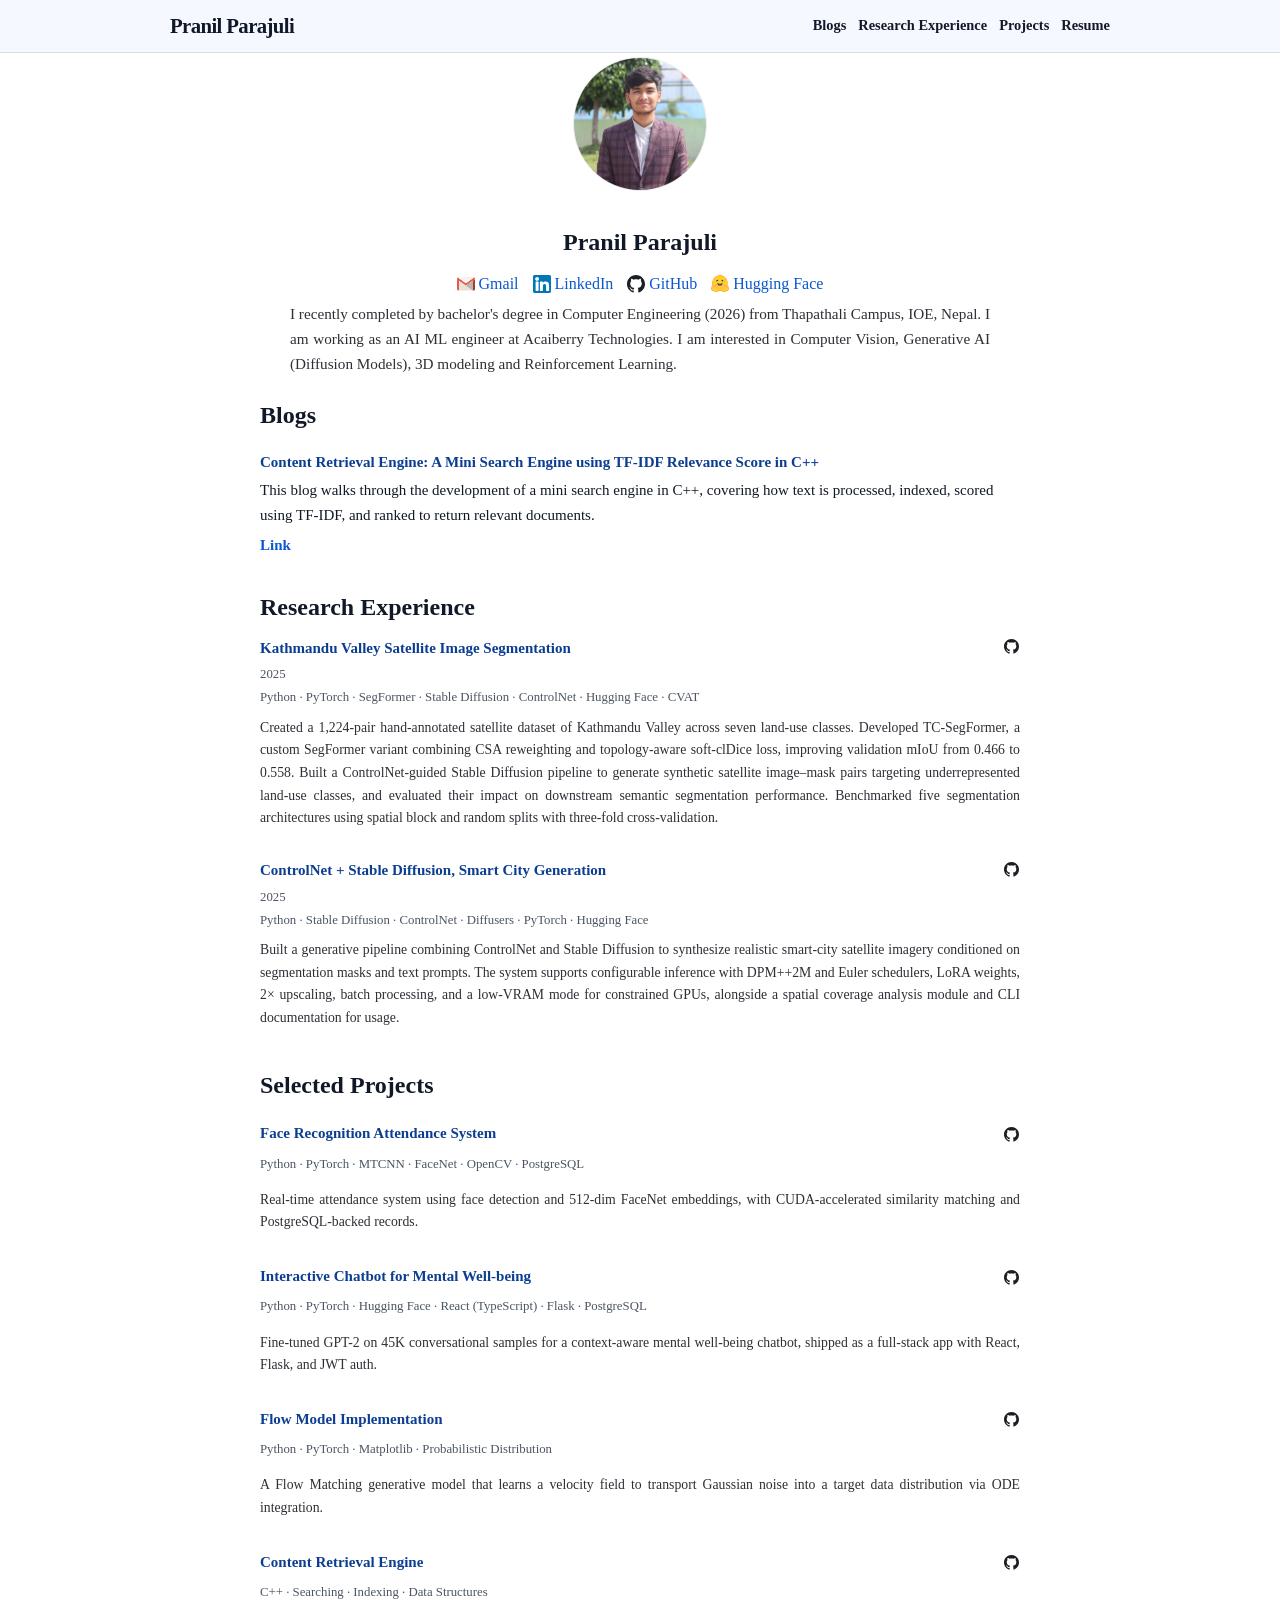
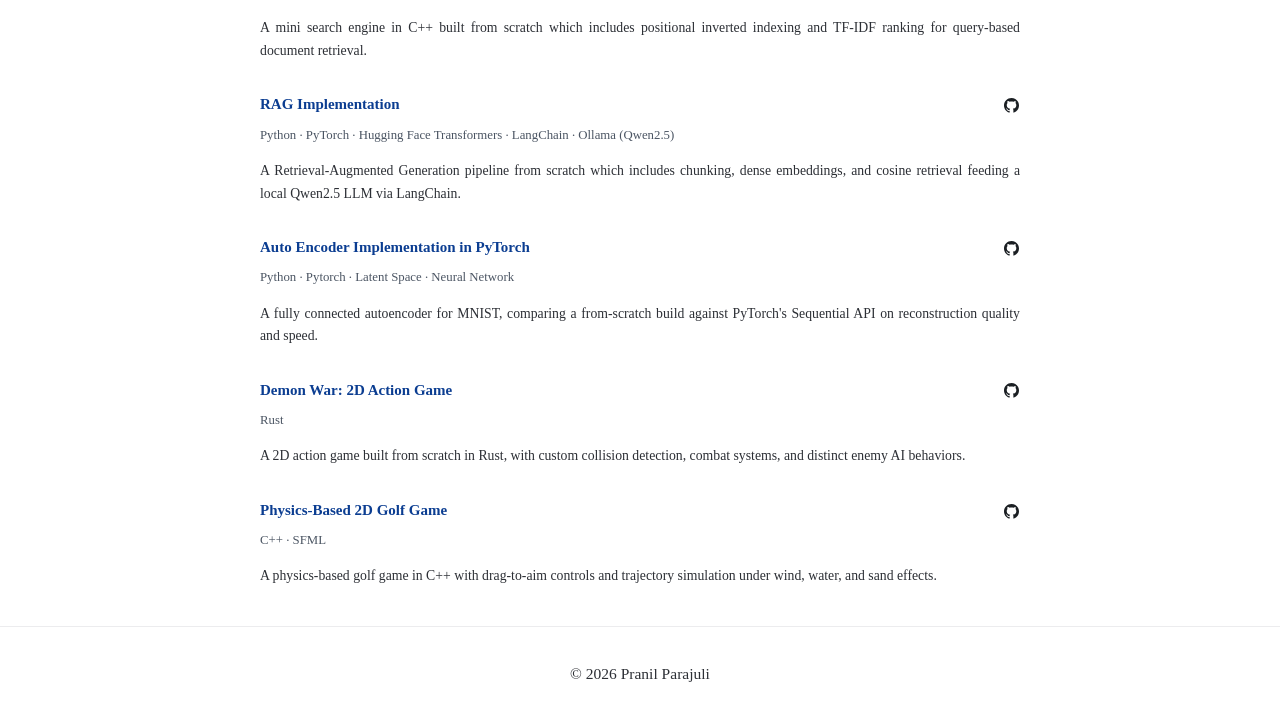
==== index.html @ 874fc26d "feat: uniform css accross the website" ====
<!DOCTYPE html>
<html lang="en">
  <head>
    <meta charset="UTF-8" />
    <meta name="viewport" content="width=device-width, initial-scale=1.0" />
    <meta
      name="description"
      content="Pranil Parajuli is an AI/ML engineer and computer engineering student building applied machine learning systems and software products."
    />
    <title>Pranil Parajuli | AI/ML Engineer</title>
    <link rel="stylesheet" href="style.css" />
  </head>
  <body id="top">
    <header>
      <nav aria-label="Primary navigation">
        <a href="#top" class="brand">Pranil Parajuli</a>
        <div class="nav-right">
            <a href="#blogs" class="nav-button">Blogs</a>
          <a href="#research" class="nav-button">Research Experience</a>
          <a href="#projects" class="nav-button">Projects</a>
          <a href="CV%20FALL%202027.pdf" target="_blank" rel="noopener" class="nav-button resume-button">Resume</a>
        </div>
      </nav>
    </header>

    <main>
      <section id="about" class="profile-section">
        <div class="intro-row">
          <img src="photos/pranil-website.jpeg" alt="Pranil Parajuli" class="profile-photo" />
          <h2>Pranil Parajuli</h2>
          <div class="social-links">
            <a href="mailto:pparajuli15@gmail.com" target="_blank" rel="noopener" aria-label="Email" class="icon-link">
              <img src="photos/gmail-icon-logo.svg" alt="Email" class="icon" />&nbsp;Gmail
            </a>
            <a href="https://www.linkedin.com/in/pranil-parajuli-163662236/" target="_blank" rel="noopener" aria-label="LinkedIn" class="icon-link">
              <img src="photos/linkedin.svg" alt="LinkedIn" class="icon" />&nbsp;LinkedIn
            </a>
            <a href="https://github.com/praniil" target="_blank" rel="noopener" aria-label="GitHub" class="icon-link">
              <img src="photos/github.svg" alt="GitHub" class="icon" />&nbsp;GitHub
            </a>
            <a href="https://huggingface.co/Pranilllllll" target="_blank" rel="noopener" aria-label="Hugging Face" class="icon-link">
              <img src="photos/hugging face.svg" alt="Hugging Face" class="icon" />&nbsp;Hugging Face
            </a>
          </div>
        </div>

        <p>
            I recently completed by bachelor's degree in Computer Engineering (2026) from Thapathali Campus, IOE, Nepal. I am working as an AI ML engineer at Acaiberry Technologies. I am interested in Computer Vision, Generative AI (Diffusion Models), 3D modeling and Reinforcement Learning.
        </p>
      </section>

       <section id="blogs">
        <h2>Blogs</h2>
        <div class="project-list">
          <div class="project-item">
            <span>Content Retrieval Engine: A Mini Search Engine using TF-IDF Relevance Score in C++</span>
            <div>
                This blog walks through the development of a mini search engine in C++, covering how text is processed, indexed, scored using TF-IDF, and ranked to return relevant documents.
            </div>
            <a href="https://medium.com/@praniil/content-retrieval-engine-a-mini-search-engine-created-using-tf-idf-relevance-score-in-c-d8dc07ecd5d5" target="_blank" rel="noopener" aria-label="Medium article">Link</a>
          </div>
        </div>
      </section>

      <section id="research">
        <h2>Research Experience</h2>
        <div class="research-list">
          <div class="research-entry">
            <div class="research-header">
              <span class="research-title">Kathmandu Valley Satellite Image Segmentation</span>
              <a href="https://github.com/praniil/satellite-image-segmentation" target="_blank" rel="noopener" aria-label="GitHub" class="github-link">
                <img src="photos/github.svg" alt="GitHub" class="icon small-icon" />
              </a>
            </div>
            <div class="research-meta">2025</div>
            <div class="research-meta">Python · PyTorch · SegFormer · Stable Diffusion · ControlNet · Hugging Face · CVAT</div>
            <p>
              Created a 1,224-pair hand-annotated satellite dataset of Kathmandu Valley across seven land-use classes. Developed TC-SegFormer, a custom SegFormer variant combining CSA reweighting and topology-aware soft-clDice loss, improving validation mIoU from 0.466 to 0.558. Built a ControlNet-guided Stable Diffusion pipeline to generate synthetic satellite image–mask pairs targeting underrepresented land-use classes, and evaluated their impact on downstream semantic segmentation performance. Benchmarked five segmentation architectures using spatial block and random splits with three-fold cross-validation.
            </p>
          </div>

          <div class="research-entry">
            <div class="research-header">
              <span class="research-title">ControlNet + Stable Diffusion, Smart City Generation</span>
              <a href="https://github.com/praniil/Stable-diffusion-with-control-net" target="_blank" rel="noopener" aria-label="GitHub" class="github-link">
                <img src="photos/github.svg" alt="GitHub" class="icon small-icon" />
              </a>
            </div>
            <div class="research-meta">2025</div>
            <div class="research-meta">Python · Stable Diffusion · ControlNet · Diffusers · PyTorch · Hugging Face</div>
            <p>
              Built a generative pipeline combining ControlNet and Stable Diffusion to synthesize realistic smart-city satellite imagery conditioned on segmentation masks and text prompts. The system supports configurable inference with DPM++2M and Euler schedulers, LoRA weights, 2× upscaling, batch processing, and a low-VRAM mode for constrained GPUs, alongside a spatial coverage analysis module and CLI documentation for usage.
            </p>
          </div>
        </div>
      </section>

      <section id="projects" class="projects-section">
        <h2>Selected Projects</h2>
        <div class="project-list">
          <div class="project-item">
            <div class="project-item-header">
              <span class="project-title">Face Recognition Attendance System</span>
              <a href="https://github.com/praniil/face-recognition-system" target="_blank" rel="noopener" aria-label="GitHub" class="github-link">
                <img src="photos/github.svg" alt="GitHub" class="icon small-icon" />
              </a>
            </div>
            <div class="project-meta">Python · PyTorch · MTCNN · FaceNet · OpenCV · PostgreSQL</div>
            <p>Real-time attendance system using face detection and 512-dim FaceNet embeddings, with CUDA-accelerated similarity matching and PostgreSQL-backed records.</p>
          </div>
          <div class="project-item">
            <div class="project-item-header">
              <span class="project-title">Interactive Chatbot for Mental Well-being</span>
              <a href="https://github.com/praniil/THA-minor-project" target="_blank" rel="noopener" aria-label="GitHub" class="github-link">
                <img src="photos/github.svg" alt="GitHub" class="icon small-icon" />
              </a>
            </div>
            <div class="project-meta">Python · PyTorch · Hugging Face · React (TypeScript) · Flask · PostgreSQL</div>
            <p>Fine-tuned GPT-2 on 45K conversational samples for a context-aware mental well-being chatbot, shipped as a full-stack app with React, Flask, and JWT auth.</p>
          </div>
          <div class="project-item">
            <div class="project-item-header">
              <span class="project-title">Flow Model Implementation</span>
              <a href="https://github.com/praniil/flow-model" target="_blank" rel="noopener" aria-label="GitHub" class="github-link">
                <img src="photos/github.svg" alt="GitHub" class="icon small-icon" />
              </a>
            </div>
            <div class="project-meta">Python · PyTorch · Matplotlib · Probabilistic Distribution</div>
            <p>A Flow Matching generative model that learns a velocity field to transport Gaussian noise into a target data distribution via ODE integration.</p>
          </div>
          <div class="project-item">
            <div class="project-item-header">
              <span class="project-title">Content Retrieval Engine</span>
              <a href="https://github.com/praniil/content-retrieval-engine-cpp" target="_blank" rel="noopener" aria-label="GitHub" class="github-link">
                <img src="photos/github.svg" alt="GitHub" class="icon small-icon" />
              </a>
            </div>
            <div class="project-meta">C++ · Searching · Indexing · Data Structures</div>
            <p>A mini search engine in C++ built from scratch which includes positional inverted indexing and TF-IDF ranking for query-based document retrieval.</p>
          </div>
          <div class="project-item">
            <div class="project-item-header">
              <span class="project-title">RAG Implementation</span>
              <a href="https://github.com/praniil/rag-implementation" target="_blank" rel="noopener" aria-label="GitHub" class="github-link">
                <img src="photos/github.svg" alt="GitHub" class="icon small-icon" />
              </a>
            </div>
            <div class="project-meta">Python · PyTorch · Hugging Face Transformers · LangChain · Ollama (Qwen2.5)</div>
            <p>A Retrieval-Augmented Generation pipeline from scratch which includes chunking, dense embeddings, and cosine retrieval feeding a local Qwen2.5 LLM via LangChain.</p>
          </div>
          <div class="project-item">
            <div class="project-item-header">
              <span class="project-title">Auto Encoder Implementation in PyTorch</span>
              <a href="https://github.com/praniil/autoencoder-pytorch" target="_blank" rel="noopener" aria-label="GitHub" class="github-link">
                <img src="photos/github.svg" alt="GitHub" class="icon small-icon" />
              </a>
            </div>
            <div class="project-meta">Python · Pytorch · Latent Space · Neural Network</div>
            <p>A fully connected autoencoder for MNIST, comparing a from-scratch build against PyTorch's Sequential API on reconstruction quality and speed.</p>
          </div>
          <div class="project-item">
            <div class="project-item-header">
              <span class="project-title">Demon War: 2D Action Game</span>
              <a href="https://github.com/praniil/demon-war" target="_blank" rel="noopener" aria-label="GitHub" class="github-link">
                <img src="photos/github.svg" alt="GitHub" class="icon small-icon" />
              </a>
            </div>
            <div class="project-meta">Rust</div>
            <p>A 2D action game built from scratch in Rust, with custom collision detection, combat systems, and distinct enemy AI behaviors.</p>
          </div>
          <div class="project-item">
            <div class="project-item-header">
              <span class="project-title">Physics-Based 2D Golf Game</span>
              <a href="https://github.com/praniil/golf_game" target="_blank" rel="noopener" aria-label="GitHub" class="github-link">
                <img src="photos/github.svg" alt="GitHub" class="icon small-icon" />
              </a>
            </div>
            <div class="project-meta">C++ · SFML</div>
            <p>A physics-based golf game in C++ with drag-to-aim controls and trajectory simulation under wind, water, and sand effects.</p>
          </div>
        </div>
      </section>

     

    </main>

    <footer>
      <p>© <span id="year"></span> Pranil Parajuli</p>
    </footer>

    <script>
      document.getElementById('year').textContent = new Date().getFullYear();
    </script>
  </body>
</html>
---- style.css ----
html {
  scroll-behavior: smooth;
  scroll-padding-top: 70px;
}

html, body {
  margin: 0;
  padding: 0;
}

body {
  max-width: none;
  font-family: "Times New Roman", Times, serif;
  line-height: 1.65;
  color: #111827;
  background: #ffffff;
  font-size: 15px;
}

header {
  position: sticky;
  top: 0;
  z-index: 1000;
  width: 100vw;
  margin: 0;
  padding: 0;
  background: #f5f9ff;
  border-bottom: 1px solid rgba(17, 24, 39, 0.12);
  box-sizing: border-box;
}

nav {
  max-width: 980px;
  margin: 0 auto;
  min-height: 52px;
  display: flex;
  align-items: center;
  justify-content: space-between;
  gap: 20px;
  padding: 0 20px;
  box-sizing: border-box;
}

.brand,
.lab-link,
.nav-right a,
.nav-right button,
.social-links a {
  color: #111827;
  text-decoration: none;
}

.nav-right {
  display: flex;
  align-items: center;
  justify-content: flex-end;
  flex-wrap: wrap;
  gap: 20px;
}

.nav-button {
  display: inline-flex;
  align-items: center;
  justify-content: center;
  padding: 0;
  border: none;
  border-radius: 0;
  background: transparent;
  color: #111827;
  font-size: 0.9rem;
  font-weight: 700;
  text-decoration: none;
  line-height: 1.2;
  transition: opacity 0.2s ease;
}

.nav-button:hover,
.nav-button:focus,
.brand:hover,
.brand:focus {
  background: transparent;
  border-color: transparent;
  color: #0b3d91;
  text-decoration: none;
}

.resume-button {
  background: transparent;
}

.icon {
  display: inline-block;
  width: 18px;
  height: 18px;
  vertical-align: middle;
}
.header-icon-link {
  display: inline-flex;
  align-items: center;
  justify-content: center;
}

.header-hf-icon {
  width: 22px;
  height: 22px;
  object-fit: contain;
}
.social-links .icon-link:nth-child(4) img {
  width: 18px;
  height: 18px;
  object-fit: contain;
  display: block;
}

.small-icon {
  width: 15px;
  height: 15px;
}

.icon-link,
.lab-link,
.github-link {
  display: inline-flex;
  align-items: center;
  justify-content: center;
  text-decoration: none !important;
}

.icon-link:hover,
.lab-link:hover,
.github-link:hover {
  text-decoration: none !important;
}

.brand {
  font-size: 1.3rem;
  font-weight: 700;
  letter-spacing: -0.03em;
}

.nav-right {
  display: flex;
  align-items: center;
  gap: 12px;
}

.lab-link {
  font-weight: 600;
  font-size: 0.98rem;
}

.resume-link:hover,
.lab-link:hover {
  text-decoration: none;
}

main {
  max-width: 760px;
  margin: 0 auto;
  padding-top: 4px;
}

section {
  margin-bottom: 10px;
}

.profile-section {
  text-align: center;
  margin-bottom: 8px;
}

.intro-row {
  display: flex;
  flex-direction: column;
  align-items: center;
  margin-bottom: 4px;
}

.profile-photo {
  width: 132px;
  height: 132px;
  object-fit: cover;
  border-radius: 50%;
  display: block;
  margin-bottom: 12px;
  border: 1px solid rgba(17, 24, 39, 0.08);
}

h1,
h2,
h3,
p,
li,
a,
span,
button,
nav,
footer {
  font-family: "Times New Roman", Times, serif;
}

h1 {
  margin-bottom: 10px;
  font-size: clamp(2.1rem, 3.5vw, 2.6rem);
  line-height: 1.08;
  letter-spacing: -0.06em;
  font-weight: 700;
}

h2 {
  margin-bottom: 6px;
  font-size: 1.5rem;
  color: #111827;
  font-weight: 700;
}

p,
li {
  color: #2c2f35;
  font-size: 0.97rem;
}

.social-links {
  display: flex;
  flex-wrap: wrap;
  justify-content: center;
  gap: 8px 14px;
  margin-top: 2px;
}

.social-links a {
  color: #0b57d0;
  font-size: 1rem;
  text-decoration: none;
}

.nav-right a:hover,
.nav-button:hover,
.brand:hover,
.nav-right a:focus,
.nav-button:focus,
.brand:focus,
a:hover {
  text-decoration: none;
}

main p {
  max-width: 700px;
  margin-left: auto;
  margin-right: auto;
  margin-top: 0;
  font-size: 0.95rem;
  text-align: justify;
}

.projects-section {
  margin-top: 10px;
}

.research-list,
.project-list {
  display: flex;
  flex-direction: column;
  gap: 10px;
}

.research-entry {
  margin-bottom: 16px;
}

.research-header {
  display: flex;
  justify-content: space-between;
  align-items: center;
  gap: 18px;
  padding: 2px 0;
}

.project-item {
  display: flex;
  flex-direction: column;
  align-items: flex-start;
  gap: 6px;
  padding: 10px 0;
}

.project-item-header {
  display: flex;
  justify-content: space-between;
  align-items: center;
  gap: 18px;
  width: 100%;
  padding: 2px 0;
}

.research-title,
.project-title,
.project-item span {
  color: #0b3d91;
  font-weight: 700;
}

.project-title,
.project-item span {
  display: block;
  width: 100%;
  line-height: 1.35;
}

.project-meta,
.research-meta {
  color: #4b5563;
  font-size: 0.8rem;
  margin-top: 2px;
}

.project-item p,
.research-entry p {
  margin: 8px 0 0;
  max-width: 100%;
  text-align: justify;
  font-size: 0.86rem;
}

.research-item a,
.project-item a {
  white-space: nowrap;
  color: #0b57d0;
  text-decoration: none;
  font-weight: 700;
}

.project-item a:hover {
  text-decoration: none;
}

.github-link {
  display: inline-flex;
  align-items: center;
  justify-content: center;
  width: 18px;
  height: 18px;
  margin-top: 2px;
  align-self: flex-start;
  text-decoration: none !important;
  flex-shrink: 0;
}

.github-link:hover {
  text-decoration: none !important;
}

footer {
  margin-top: 28px;
  border-top: 1px solid rgba(17, 24, 39, 0.08);
  padding-top: 18px;
  color: #4b5563;
  text-align: center;
  font-size: 0.9rem;
}
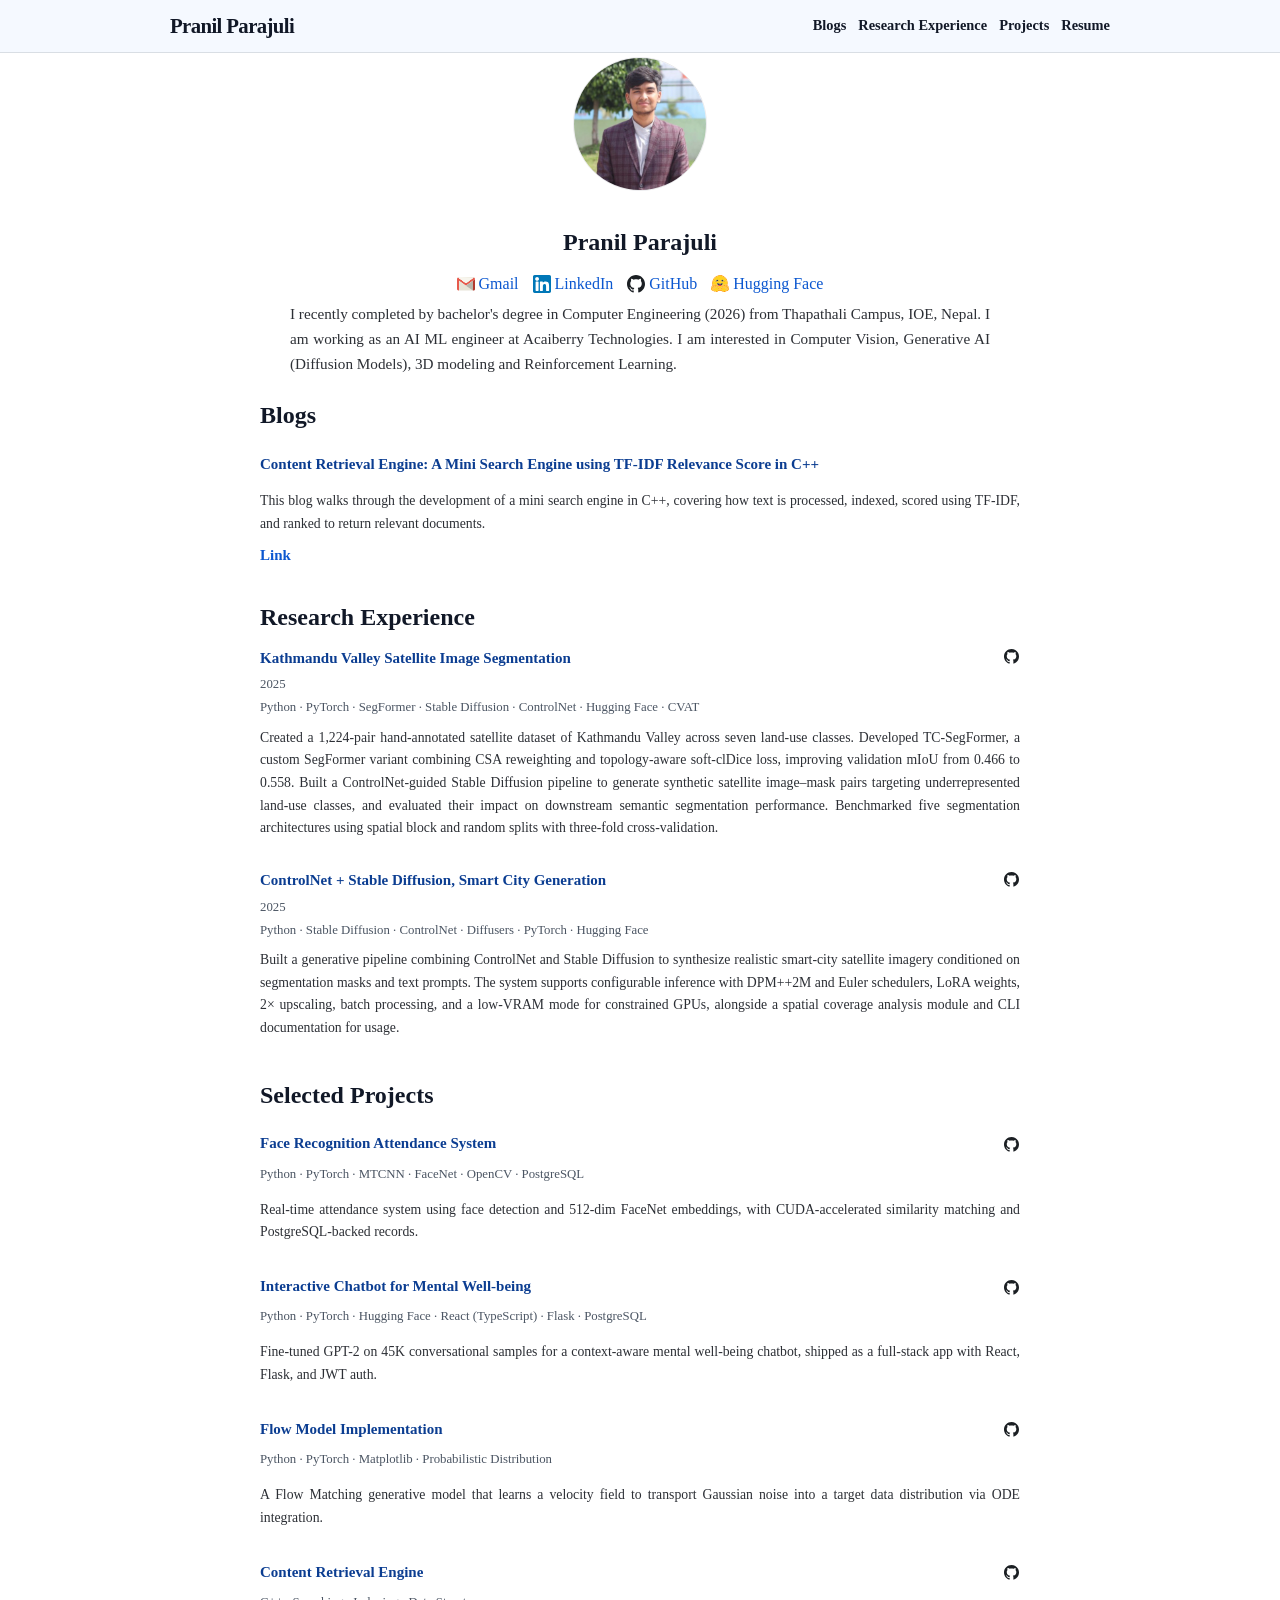
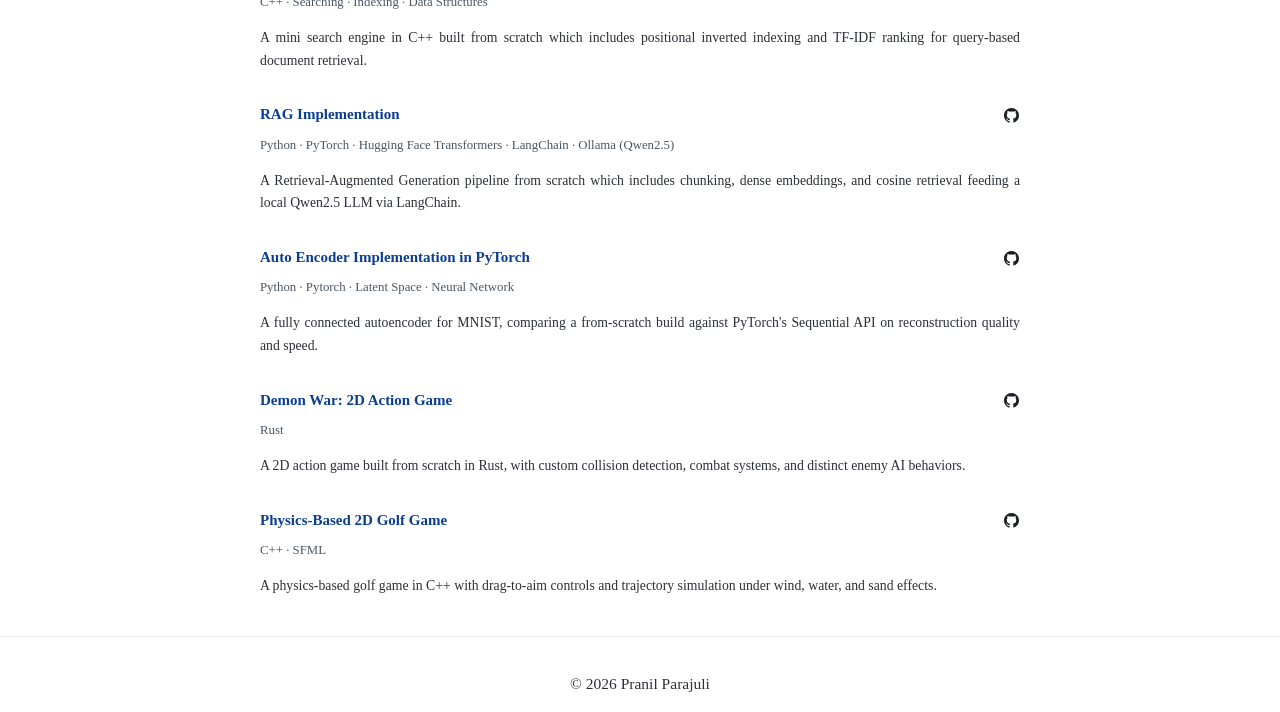
==== commit 9bc3c46d: "update for blogs section (same css style as other sections)" ====
--- a/index.html
+++ b/index.html
@@ -53,11 +53,11 @@
         <h2>Blogs</h2>
         <div class="project-list">
           <div class="project-item">
-            <span>Content Retrieval Engine: A Mini Search Engine using TF-IDF Relevance Score in C++</span>
-            <div>
-                This blog walks through the development of a mini search engine in C++, covering how text is processed, indexed, scored using TF-IDF, and ranked to return relevant documents.
+            <div class="project-item-header">
+              <span class="project-title">Content Retrieval Engine: A Mini Search Engine using TF-IDF Relevance Score in C++</span>
             </div>
-            <a href="https://medium.com/@praniil/content-retrieval-engine-a-mini-search-engine-created-using-tf-idf-relevance-score-in-c-d8dc07ecd5d5" target="_blank" rel="noopener" aria-label="Medium article">Link</a>
+            <p>This blog walks through the development of a mini search engine in C++, covering how text is processed, indexed, scored using TF-IDF, and ranked to return relevant documents.</p>
+            <a href="https://medium.com/@praniil/content-retrieval-engine-a-mini-search-engine-created-using-tf-idf-relevance-score-in-c-d8dc07ecd5d5" target="_blank" rel="noopener" aria-label="Medium article" class="blog-link">Link</a>
           </div>
         </div>
       </section>
--- a/style.css
+++ b/style.css
@@ -334,6 +334,13 @@
   text-decoration: none;
 }
 
+.blog-link {
+  color: #0b57d0;
+  text-decoration: none;
+  font-weight: 700;
+  margin-top: 2px;
+}
+
 .github-link {
   display: inline-flex;
   align-items: center;
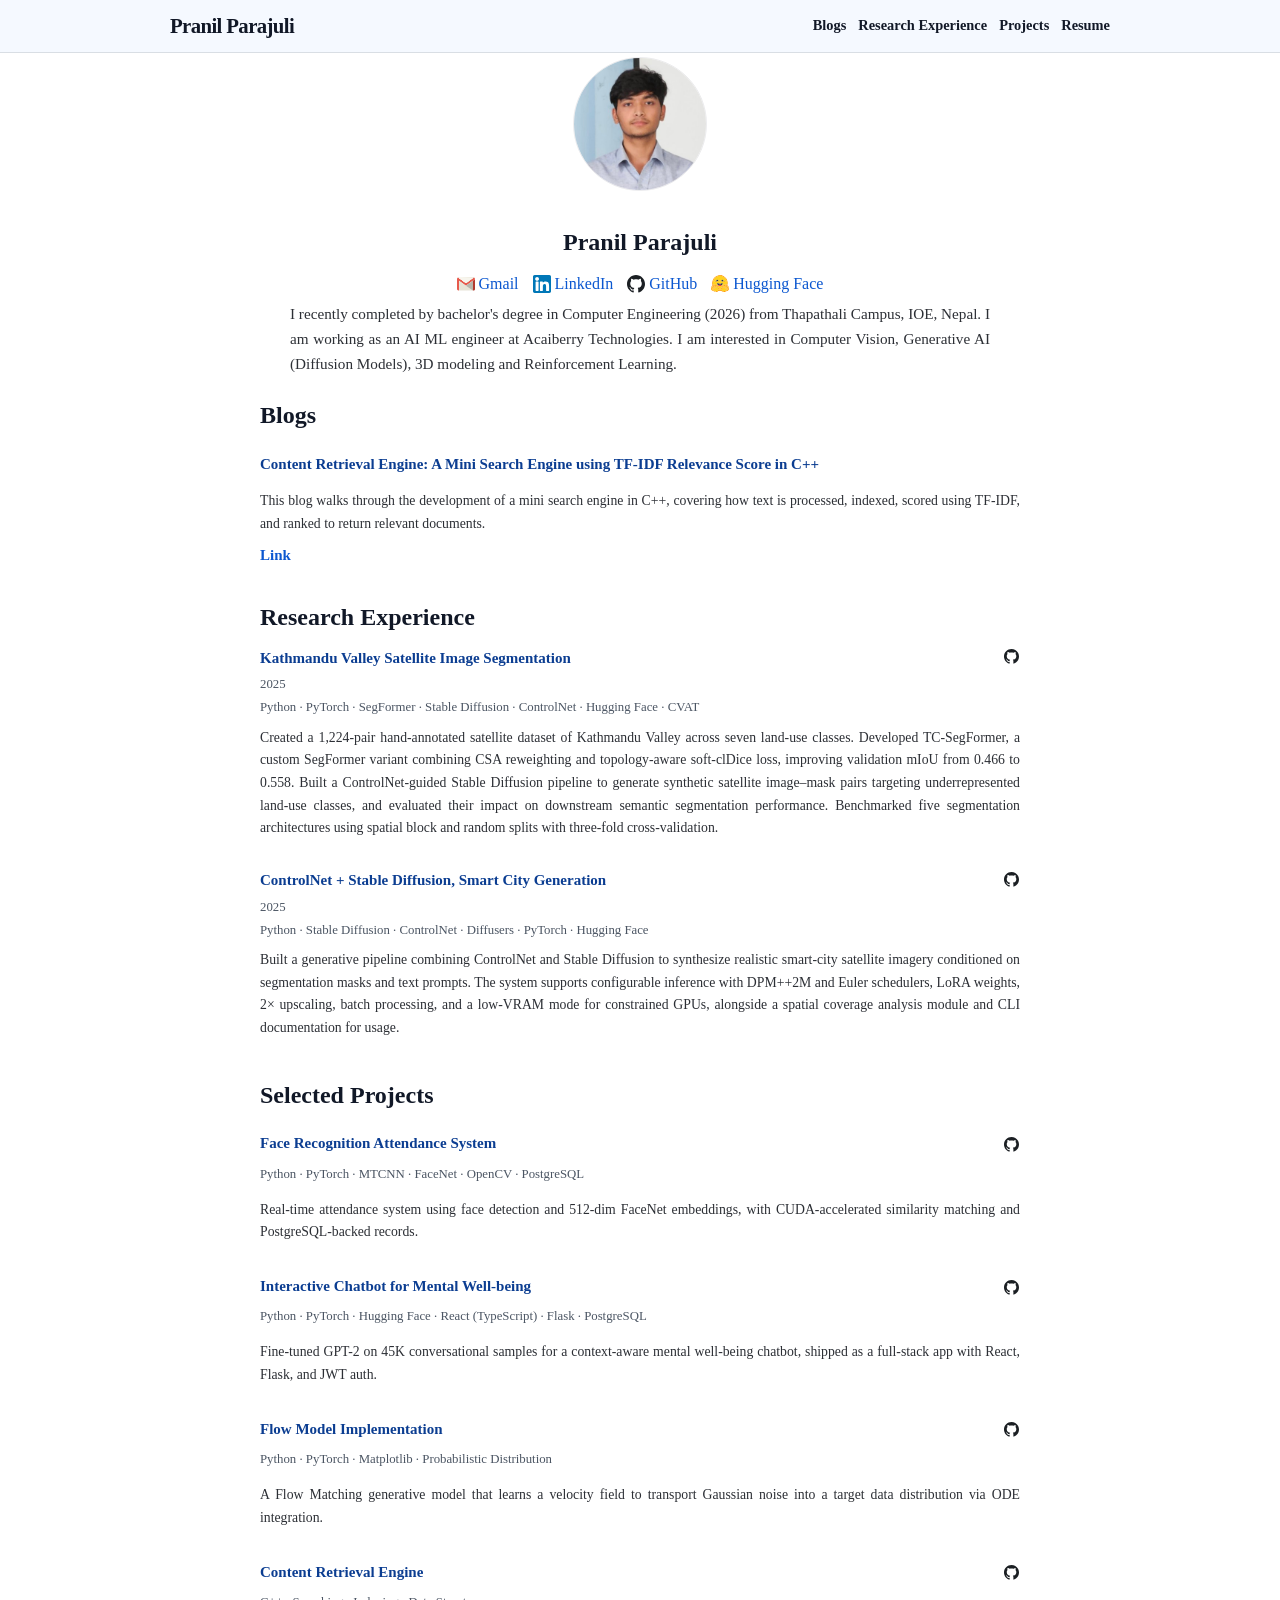
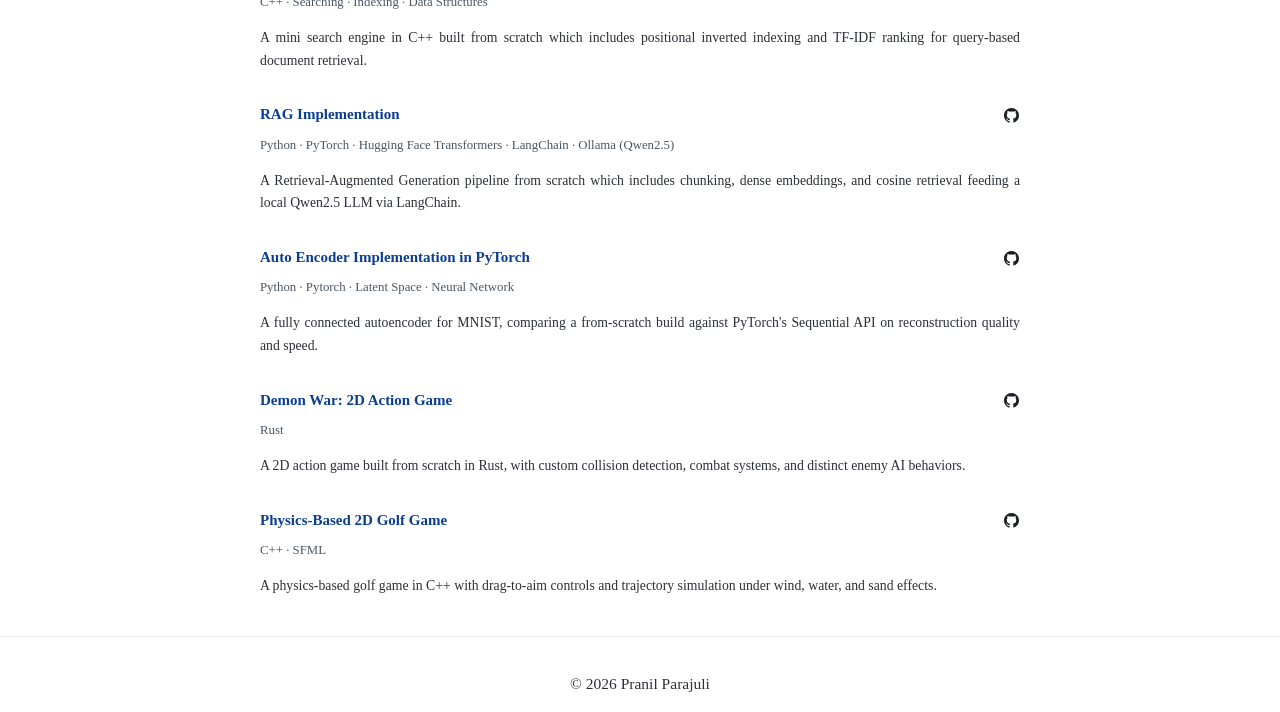
==== commit 9a1cc698: "update: profile picture update" ====
--- a/index.html
+++ b/index.html
@@ -26,7 +26,7 @@
     <main>
       <section id="about" class="profile-section">
         <div class="intro-row">
-          <img src="photos/pranil-website.jpeg" alt="Pranil Parajuli" class="profile-photo" />
+          <img src="photos/my_image.jpeg" alt="Pranil Parajuli" class="profile-photo" />
           <h2>Pranil Parajuli</h2>
           <div class="social-links">
             <a href="mailto:pparajuli15@gmail.com" target="_blank" rel="noopener" aria-label="Email" class="icon-link">
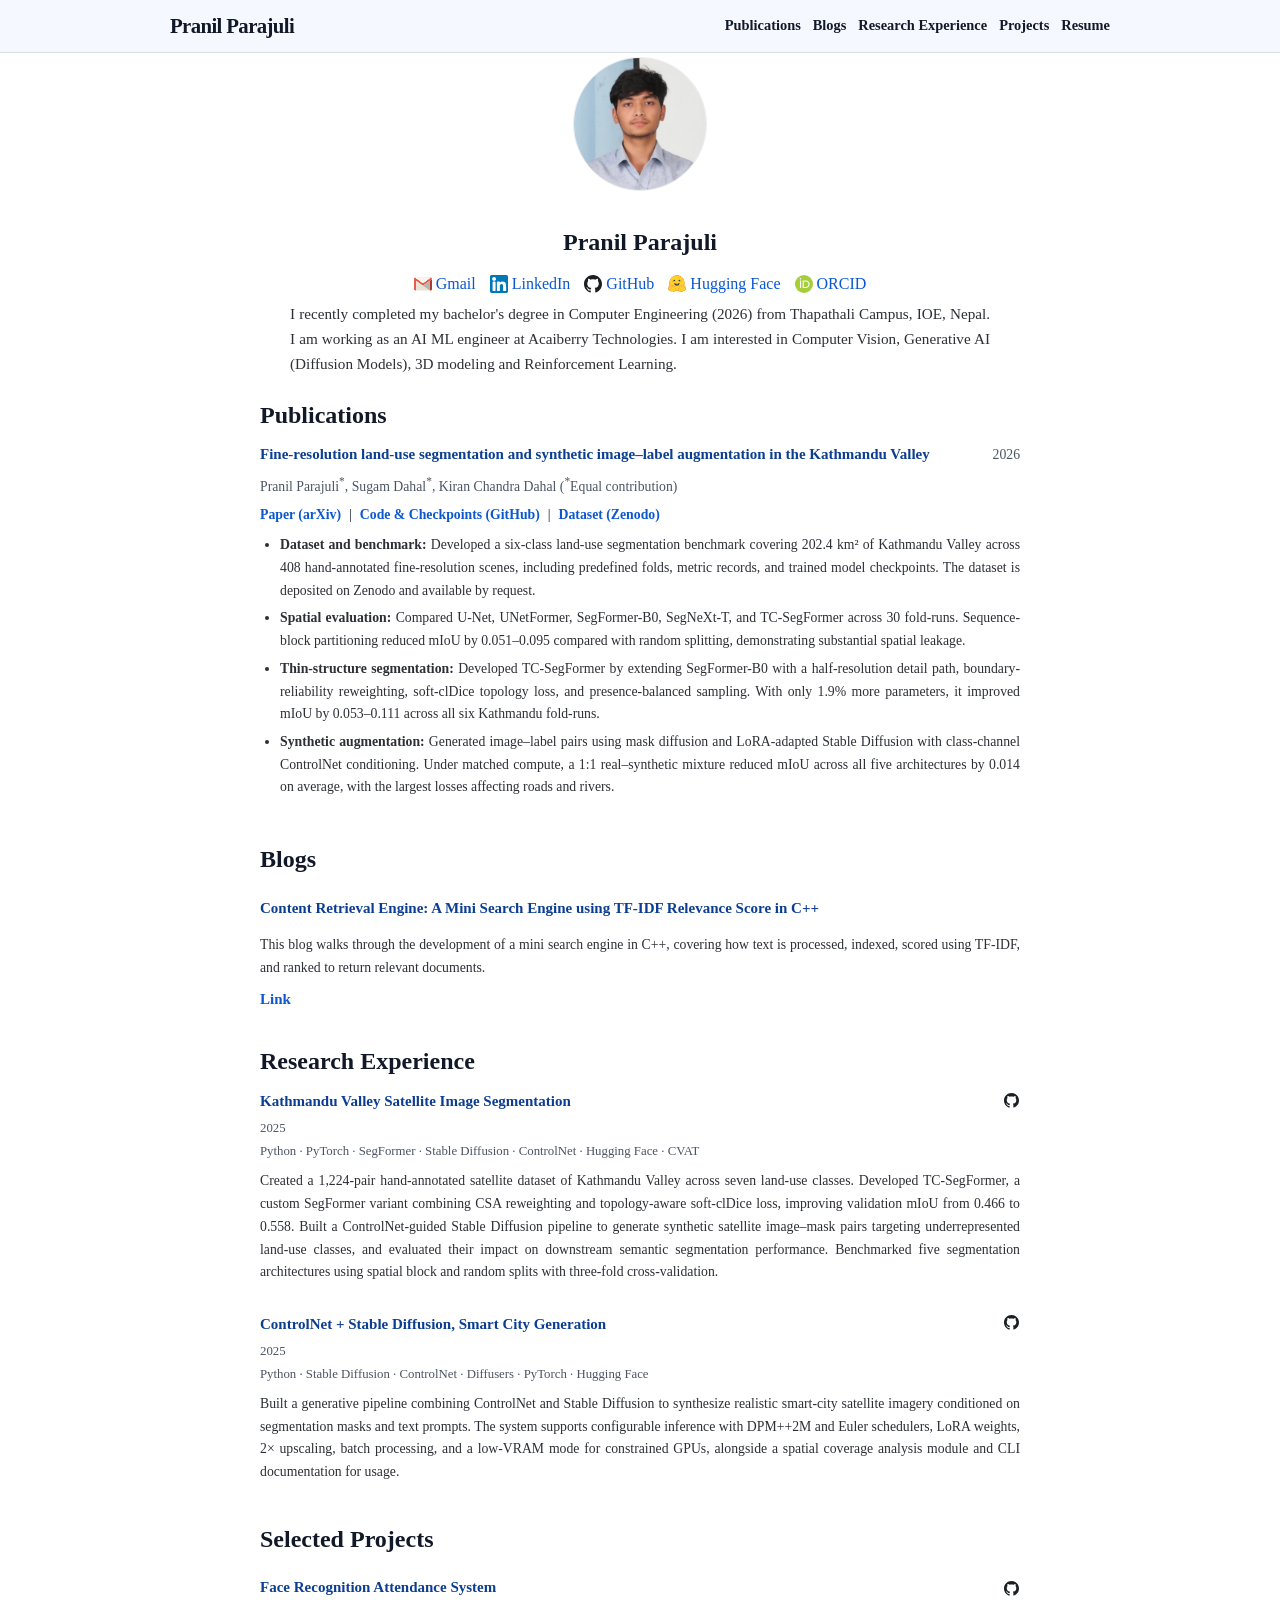
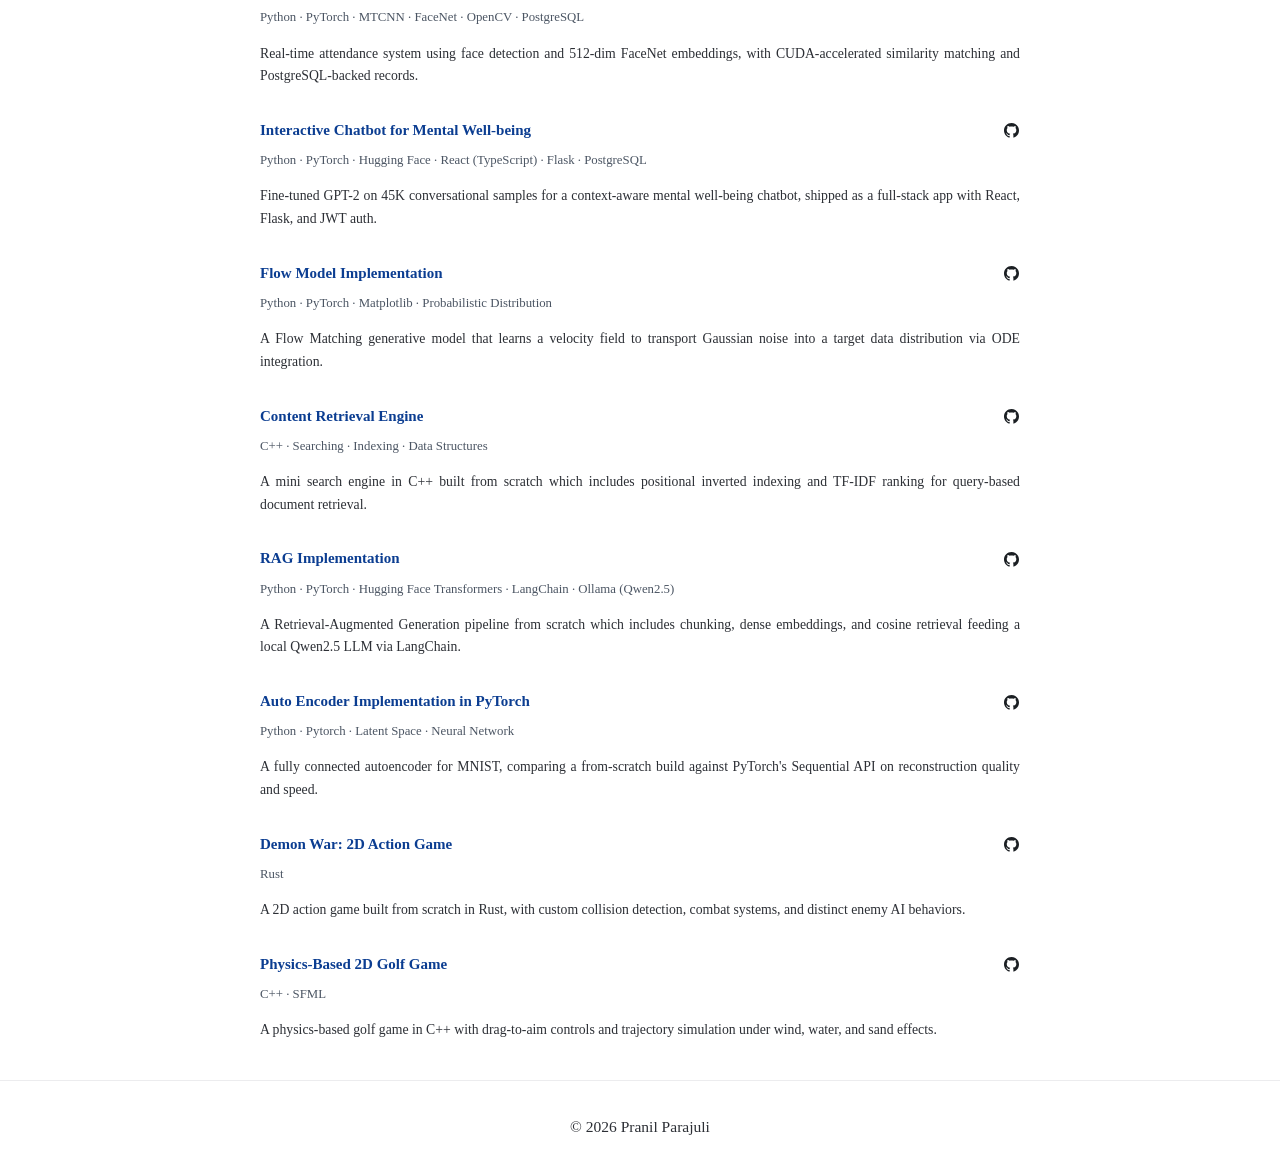
==== commit f62e4923: "update: publications added" ====
--- a/index.html
+++ b/index.html
@@ -15,10 +15,11 @@
       <nav aria-label="Primary navigation">
         <a href="#top" class="brand">Pranil Parajuli</a>
         <div class="nav-right">
-            <a href="#blogs" class="nav-button">Blogs</a>
+          <a href="#publications" class="nav-button">Publications</a>
+          <a href="#blogs" class="nav-button">Blogs</a>
           <a href="#research" class="nav-button">Research Experience</a>
           <a href="#projects" class="nav-button">Projects</a>
-          <a href="CV%20FALL%202027.pdf" target="_blank" rel="noopener" class="nav-button resume-button">Resume</a>
+          <a href="Pranil_Parajuli_CV_Fall_2027_UCONN.pdf" target="_blank" rel="noopener" class="nav-button resume-button">Resume</a>
         </div>
       </nav>
     </header>
@@ -41,15 +42,46 @@
             <a href="https://huggingface.co/Pranilllllll" target="_blank" rel="noopener" aria-label="Hugging Face" class="icon-link">
               <img src="photos/hugging face.svg" alt="Hugging Face" class="icon" />&nbsp;Hugging Face
             </a>
+            <a href="https://orcid.org/0009-0008-7044-0585" target="_blank" rel="noopener" aria-label="ORCID profile" class="icon-link">
+              <img src="photos/orcid.svg" alt="ORCID" class="icon" />&nbsp;ORCID
+            </a>
           </div>
         </div>
 
         <p>
-            I recently completed by bachelor's degree in Computer Engineering (2026) from Thapathali Campus, IOE, Nepal. I am working as an AI ML engineer at Acaiberry Technologies. I am interested in Computer Vision, Generative AI (Diffusion Models), 3D modeling and Reinforcement Learning.
+            I recently completed my bachelor's degree in Computer Engineering (2026) from Thapathali Campus, IOE, Nepal. I am working as an AI ML engineer at Acaiberry Technologies. I am interested in Computer Vision, Generative AI (Diffusion Models), 3D modeling and Reinforcement Learning.
         </p>
       </section>
 
-       <section id="blogs">
+      <section id="publications">
+        <h2>Publications</h2>
+        <div class="publication-list">
+          <article class="publication-entry">
+            <div class="publication-header">
+              <span class="publication-title">Fine-resolution land-use segmentation and synthetic image–label augmentation in the Kathmandu Valley</span>
+              <span class="publication-year">2026</span>
+            </div>
+            <div class="publication-authors">
+              Pranil Parajuli<sup>*</sup>, Sugam Dahal<sup>*</sup>, Kiran Chandra Dahal <span class="equal-contribution">(<sup>*</sup>Equal contribution)</span>
+            </div>
+            <div class="publication-links" aria-label="Publication resources">
+              <a href="https://arxiv.org/pdf/2611.10847" target="_blank" rel="noopener">Paper (arXiv)</a>
+              <span aria-hidden="true">|</span>
+              <a href="https://github.com/Seg-Gen/SegSynth" target="_blank" rel="noopener">Code &amp; Checkpoints (GitHub)</a>
+              <span aria-hidden="true">|</span>
+              <a href="https://zenodo.org/records/22349064" target="_blank" rel="noopener">Dataset (Zenodo)</a>
+            </div>
+            <ul class="publication-highlights">
+              <li><strong>Dataset and benchmark:</strong> Developed a six-class land-use segmentation benchmark covering 202.4 km² of Kathmandu Valley across 408 hand-annotated fine-resolution scenes, including predefined folds, metric records, and trained model checkpoints. The dataset is deposited on Zenodo and available by request.</li>
+              <li><strong>Spatial evaluation:</strong> Compared U-Net, UNetFormer, SegFormer-B0, SegNeXt-T, and TC-SegFormer across 30 fold-runs. Sequence-block partitioning reduced mIoU by 0.051–0.095 compared with random splitting, demonstrating substantial spatial leakage.</li>
+              <li><strong>Thin-structure segmentation:</strong> Developed TC-SegFormer by extending SegFormer-B0 with a half-resolution detail path, boundary-reliability reweighting, soft-clDice topology loss, and presence-balanced sampling. With only 1.9% more parameters, it improved mIoU by 0.053–0.111 across all six Kathmandu fold-runs.</li>
+              <li><strong>Synthetic augmentation:</strong> Generated image–label pairs using mask diffusion and LoRA-adapted Stable Diffusion with class-channel ControlNet conditioning. Under matched compute, a 1:1 real–synthetic mixture reduced mIoU across all five architectures by 0.014 on average, with the largest losses affecting roads and rivers.</li>
+            </ul>
+          </article>
+        </div>
+      </section>
+
+      <section id="blogs">
         <h2>Blogs</h2>
         <div class="project-list">
           <div class="project-item">
--- a/style.css
+++ b/style.css
@@ -258,6 +258,7 @@
 }
 
 .research-list,
+.publication-list,
 .project-list {
   display: flex;
   flex-direction: column;
@@ -266,6 +267,67 @@
 
 .research-entry {
   margin-bottom: 16px;
+}
+
+.publication-entry {
+  margin-bottom: 16px;
+}
+
+.publication-header {
+  display: flex;
+  justify-content: space-between;
+  align-items: baseline;
+  gap: 18px;
+  padding: 2px 0;
+}
+
+.publication-title {
+  color: #0b3d91;
+  font-weight: 700;
+  line-height: 1.35;
+}
+
+.publication-year,
+.publication-authors {
+  color: #4b5563;
+  font-size: 0.86rem;
+}
+
+.publication-year {
+  flex-shrink: 0;
+}
+
+.publication-authors {
+  margin-top: 4px;
+}
+
+.equal-contribution {
+  white-space: nowrap;
+}
+
+.publication-links {
+  display: flex;
+  flex-wrap: wrap;
+  gap: 4px 8px;
+  margin-top: 5px;
+  font-size: 0.86rem;
+}
+
+.publication-links a {
+  color: #0b57d0;
+  font-weight: 700;
+  text-decoration: none;
+}
+
+.publication-highlights {
+  margin: 8px 0 0;
+  padding-left: 20px;
+}
+
+.publication-highlights li {
+  margin-bottom: 5px;
+  font-size: 0.86rem;
+  text-align: justify;
 }
 
 .research-header {
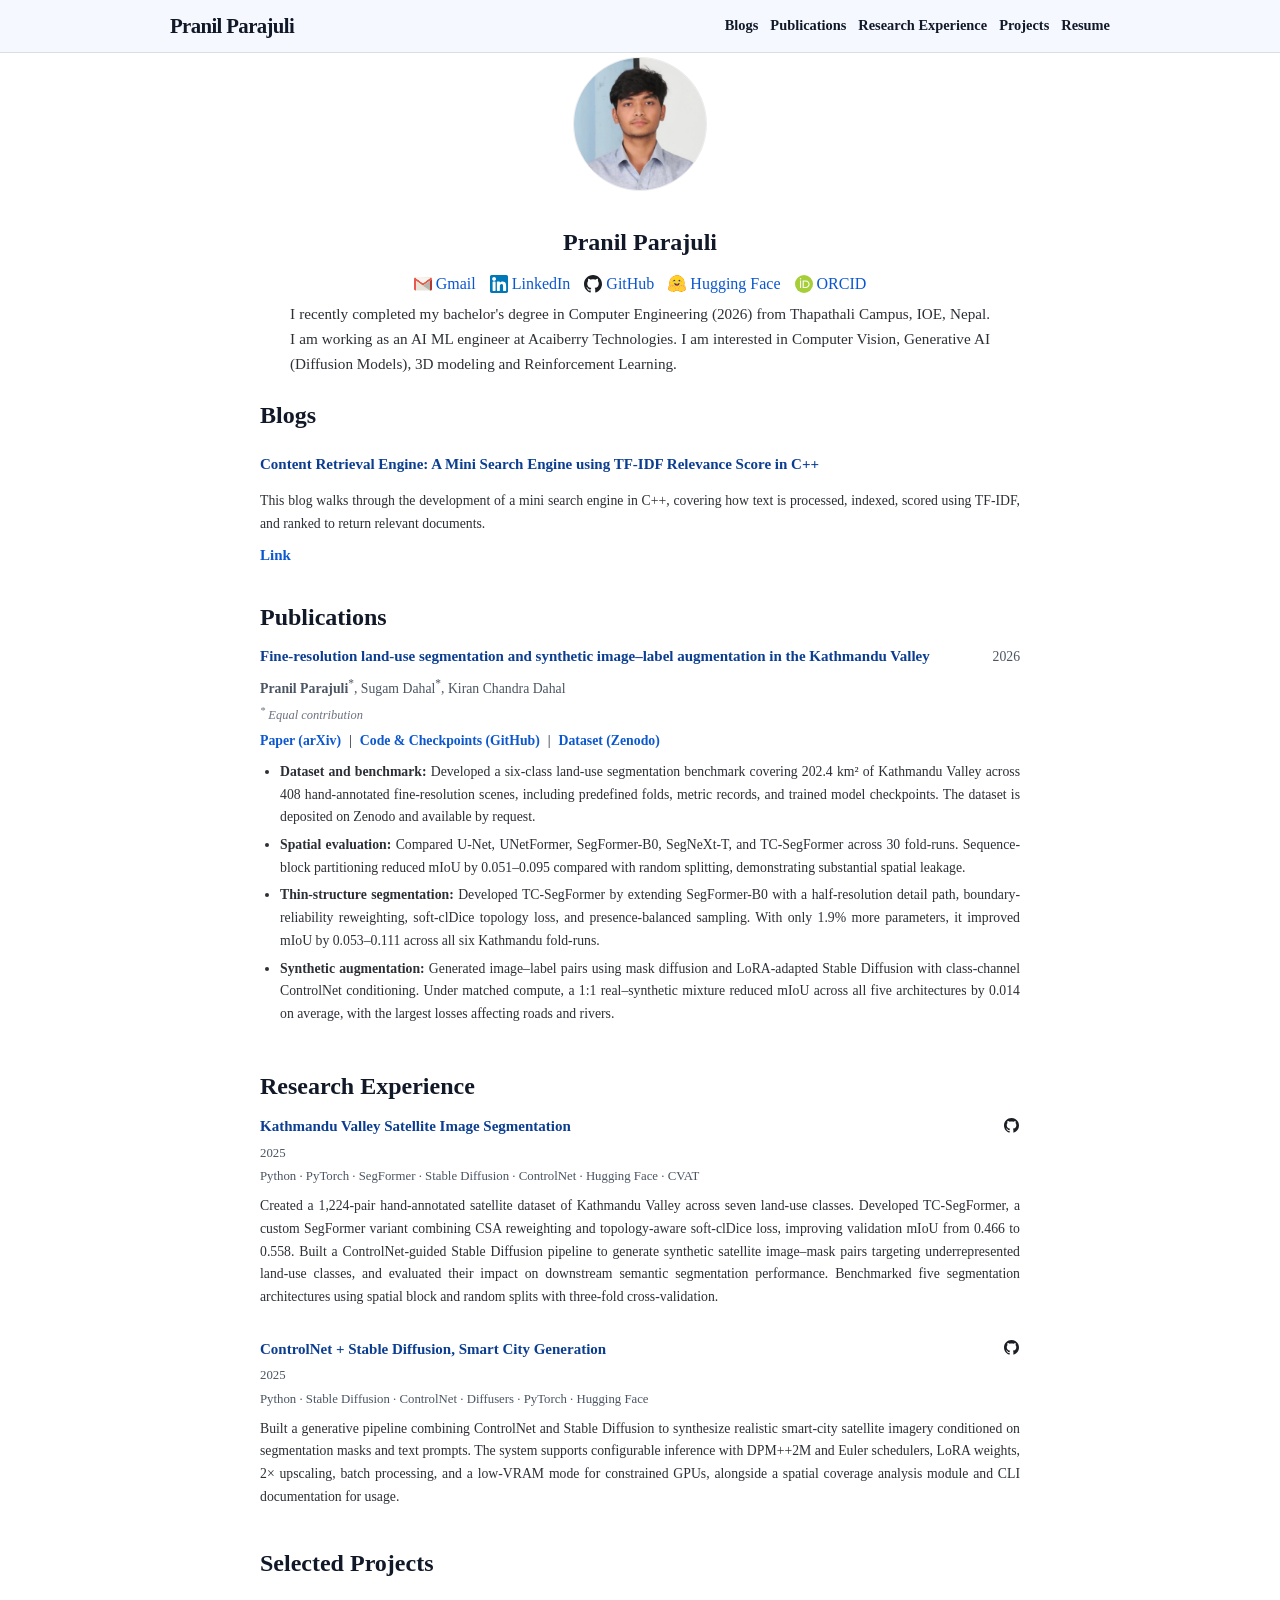
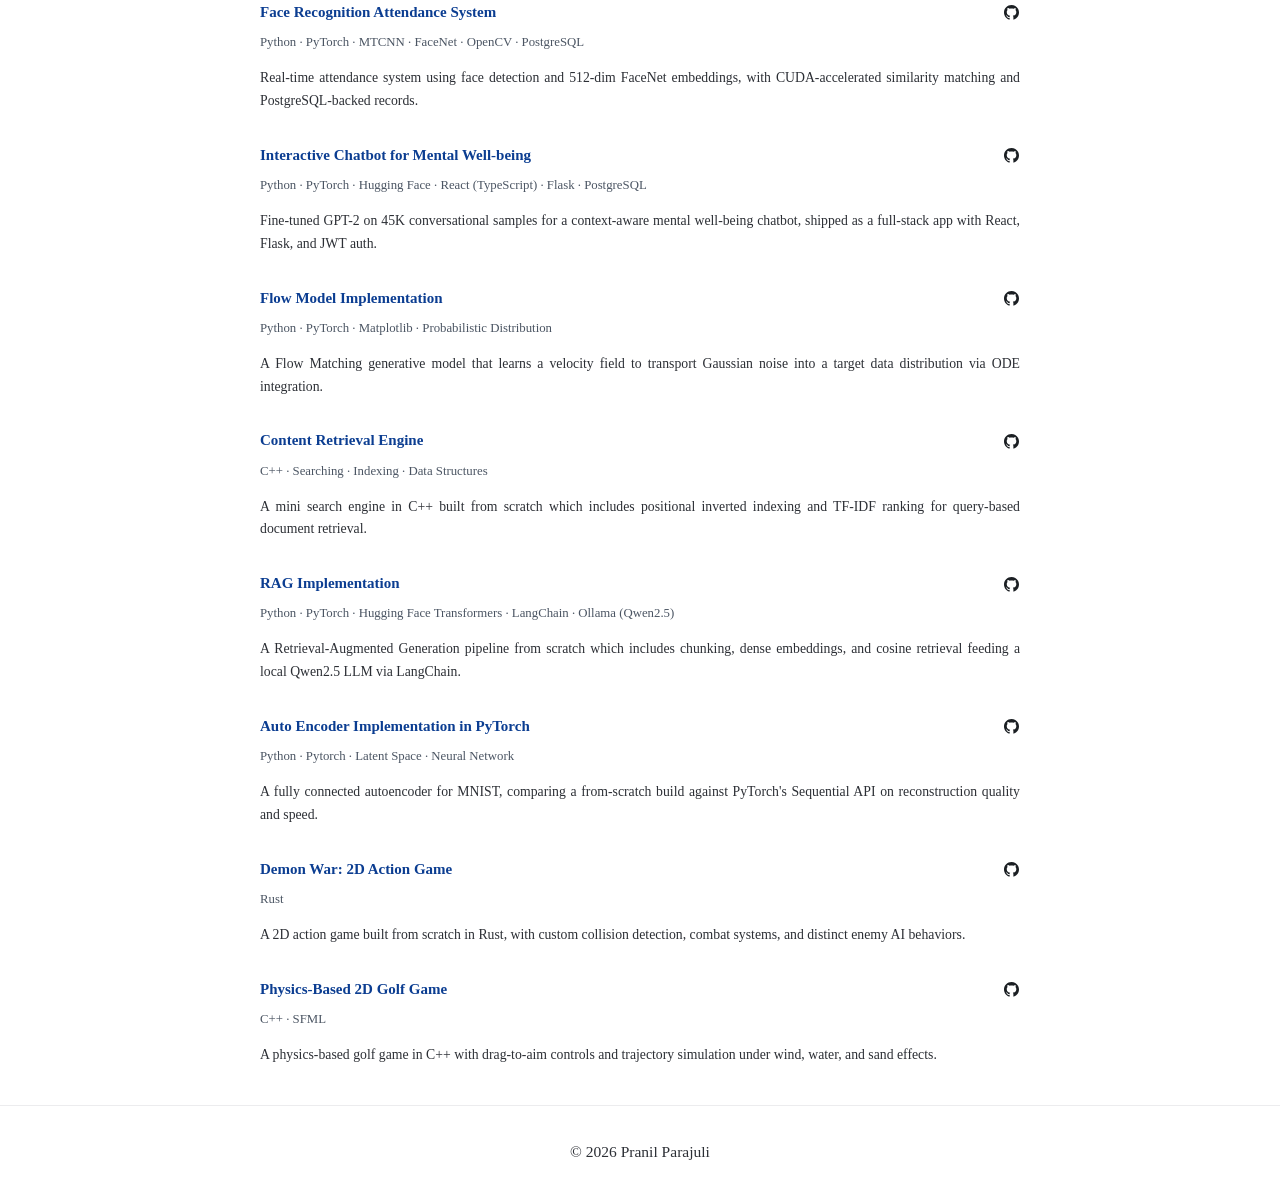
==== commit 375cce7f: "fix: UI fixes" ====
--- a/index.html
+++ b/index.html
@@ -15,8 +15,8 @@
       <nav aria-label="Primary navigation">
         <a href="#top" class="brand">Pranil Parajuli</a>
         <div class="nav-right">
+          <a href="#blogs" class="nav-button">Blogs</a>
           <a href="#publications" class="nav-button">Publications</a>
-          <a href="#blogs" class="nav-button">Blogs</a>
           <a href="#research" class="nav-button">Research Experience</a>
           <a href="#projects" class="nav-button">Projects</a>
           <a href="Pranil_Parajuli_CV_Fall_2027_UCONN.pdf" target="_blank" rel="noopener" class="nav-button resume-button">Resume</a>
@@ -53,6 +53,19 @@
         </p>
       </section>
 
+      <section id="blogs">
+        <h2>Blogs</h2>
+        <div class="project-list">
+          <div class="project-item">
+            <div class="project-item-header">
+              <span class="project-title">Content Retrieval Engine: A Mini Search Engine using TF-IDF Relevance Score in C++</span>
+            </div>
+            <p>This blog walks through the development of a mini search engine in C++, covering how text is processed, indexed, scored using TF-IDF, and ranked to return relevant documents.</p>
+            <a href="https://medium.com/@praniil/content-retrieval-engine-a-mini-search-engine-created-using-tf-idf-relevance-score-in-c-d8dc07ecd5d5" target="_blank" rel="noopener" aria-label="Medium article" class="blog-link">Link</a>
+          </div>
+        </div>
+      </section>
+
       <section id="publications">
         <h2>Publications</h2>
         <div class="publication-list">
@@ -62,8 +75,9 @@
               <span class="publication-year">2026</span>
             </div>
             <div class="publication-authors">
-              Pranil Parajuli<sup>*</sup>, Sugam Dahal<sup>*</sup>, Kiran Chandra Dahal <span class="equal-contribution">(<sup>*</sup>Equal contribution)</span>
-            </div>
+              <strong>Pranil Parajuli</strong><sup>*</sup>, Sugam Dahal<sup>*</sup>, Kiran Chandra Dahal
+            </div>
+            <div class="equal-contribution"><sup>*</sup> Equal contribution</div>
             <div class="publication-links" aria-label="Publication resources">
               <a href="https://arxiv.org/pdf/2611.10847" target="_blank" rel="noopener">Paper (arXiv)</a>
               <span aria-hidden="true">|</span>
@@ -81,19 +95,6 @@
         </div>
       </section>
 
-      <section id="blogs">
-        <h2>Blogs</h2>
-        <div class="project-list">
-          <div class="project-item">
-            <div class="project-item-header">
-              <span class="project-title">Content Retrieval Engine: A Mini Search Engine using TF-IDF Relevance Score in C++</span>
-            </div>
-            <p>This blog walks through the development of a mini search engine in C++, covering how text is processed, indexed, scored using TF-IDF, and ranked to return relevant documents.</p>
-            <a href="https://medium.com/@praniil/content-retrieval-engine-a-mini-search-engine-created-using-tf-idf-relevance-score-in-c-d8dc07ecd5d5" target="_blank" rel="noopener" aria-label="Medium article" class="blog-link">Link</a>
-          </div>
-        </div>
-      </section>
-
       <section id="research">
         <h2>Research Experience</h2>
         <div class="research-list">
--- a/style.css
+++ b/style.css
@@ -302,7 +302,10 @@
 }
 
 .equal-contribution {
-  white-space: nowrap;
+  margin-top: 1px;
+  color: #6b7280;
+  font-size: 0.78rem;
+  font-style: italic;
 }
 
 .publication-links {
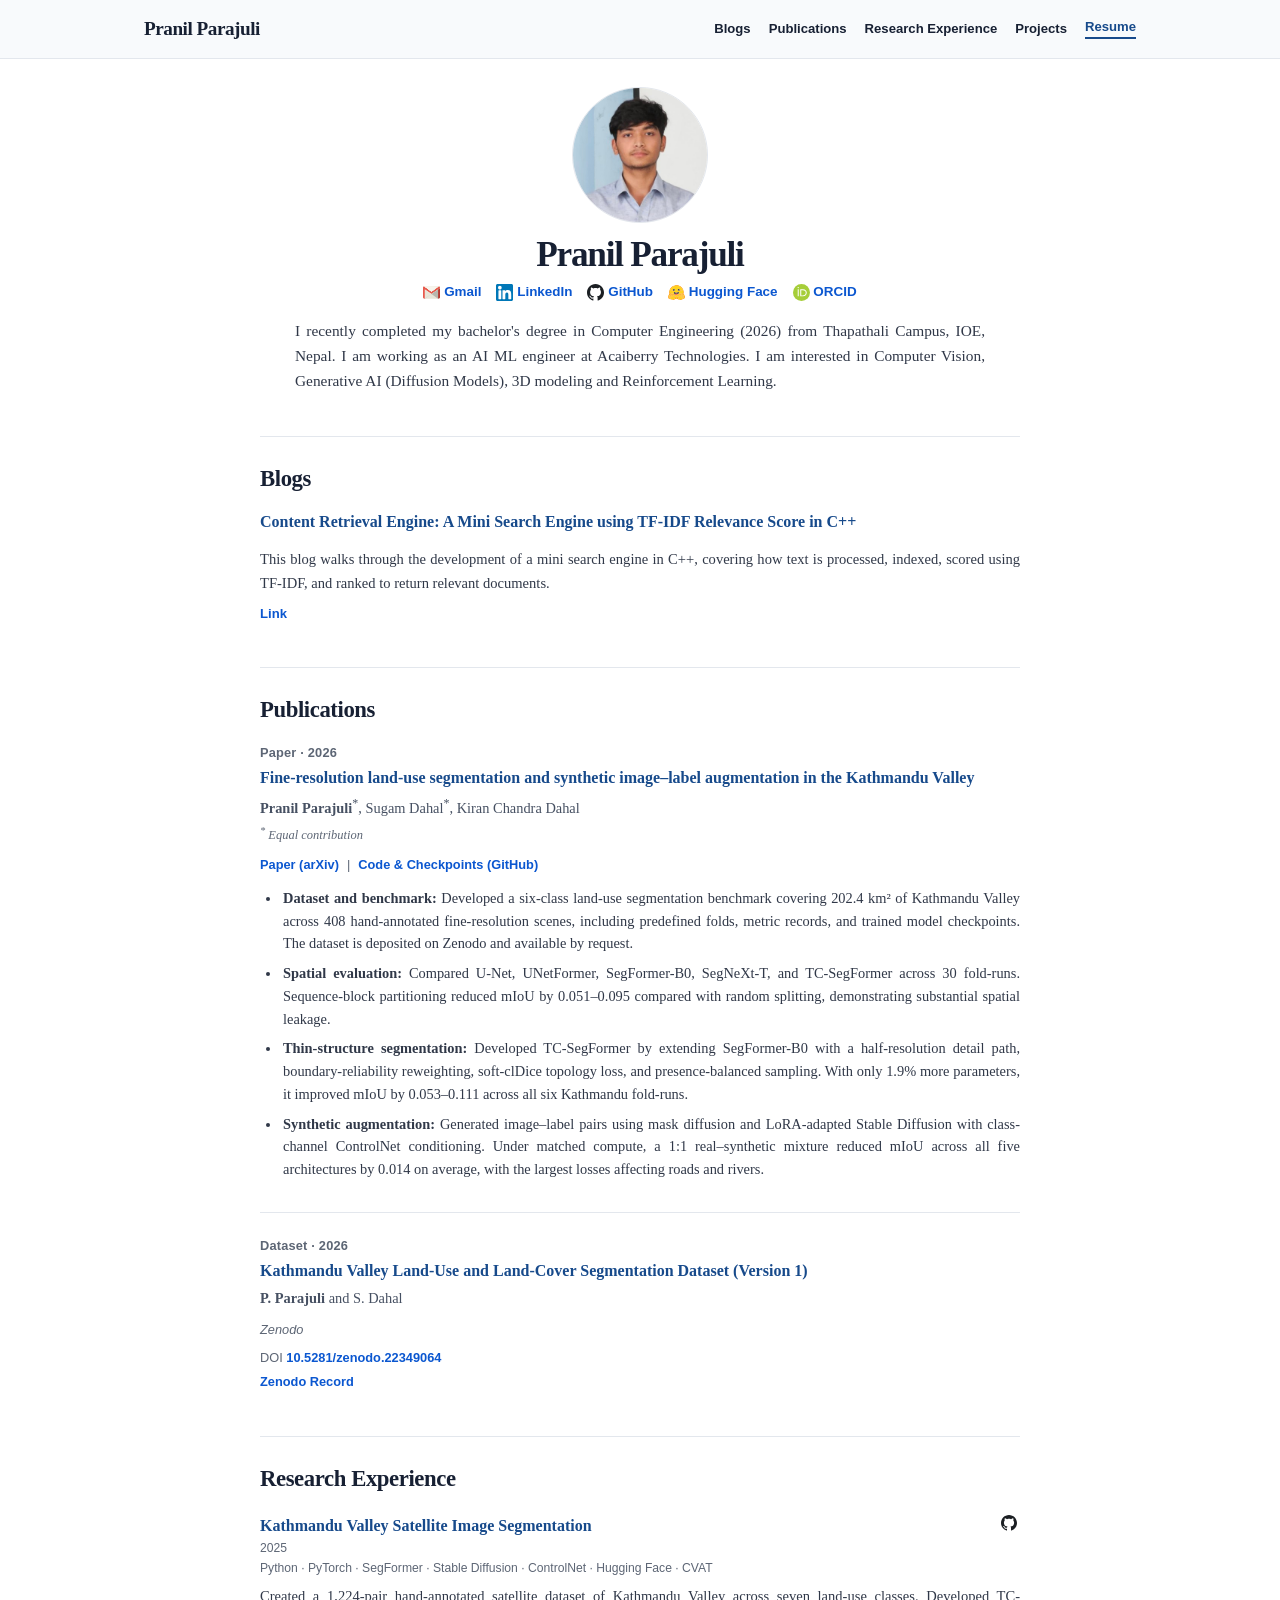
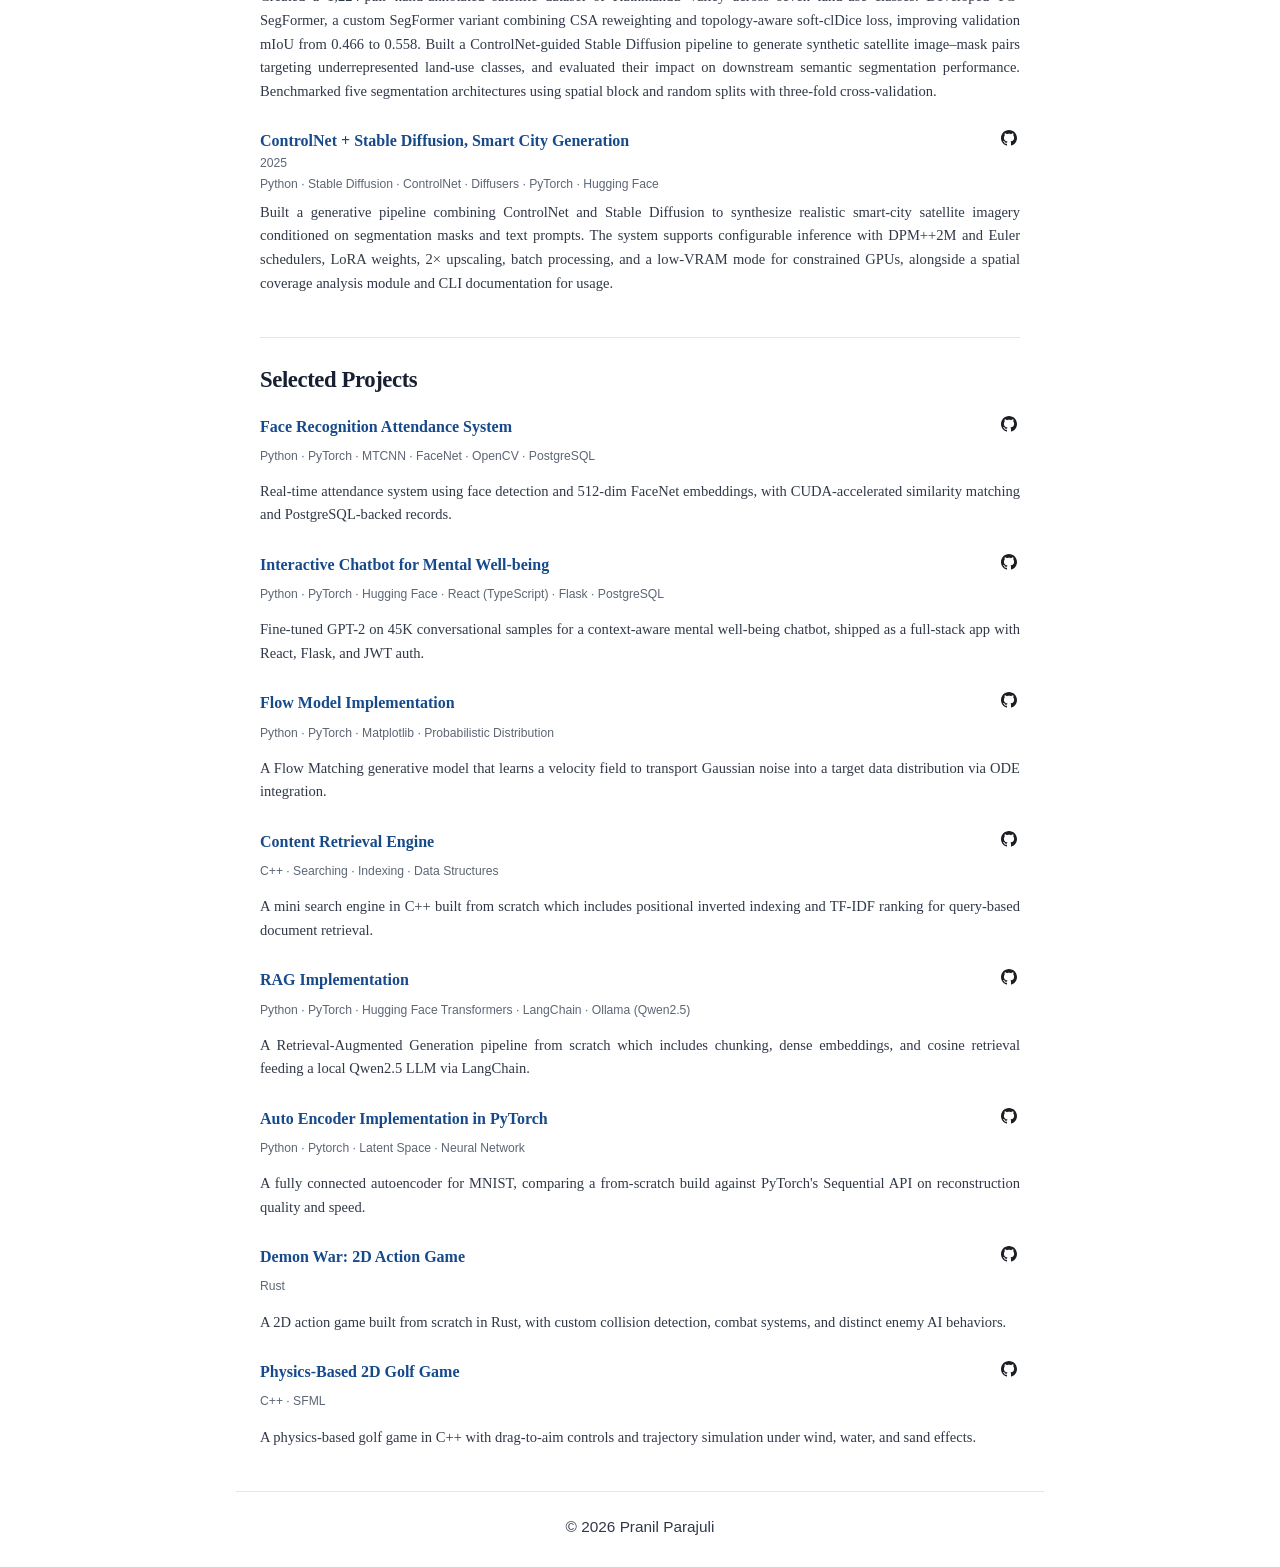
==== commit 4109dc4e: "update: CV" ====
--- a/index.html
+++ b/index.html
@@ -28,7 +28,7 @@
       <section id="about" class="profile-section">
         <div class="intro-row">
           <img src="photos/my_image.jpeg" alt="Pranil Parajuli" class="profile-photo" />
-          <h2>Pranil Parajuli</h2>
+          <h1>Pranil Parajuli</h1>
           <div class="social-links">
             <a href="mailto:pparajuli15@gmail.com" target="_blank" rel="noopener" aria-label="Email" class="icon-link">
               <img src="photos/gmail-icon-logo.svg" alt="Email" class="icon" />&nbsp;Gmail
@@ -70,10 +70,8 @@
         <h2>Publications</h2>
         <div class="publication-list">
           <article class="publication-entry">
-            <div class="publication-header">
-              <span class="publication-title">Fine-resolution land-use segmentation and synthetic image–label augmentation in the Kathmandu Valley</span>
-              <span class="publication-year">2026</span>
-            </div>
+            <div class="publication-kicker">Paper · 2026</div>
+            <div class="publication-title">Fine-resolution land-use segmentation and synthetic image–label augmentation in the Kathmandu Valley</div>
             <div class="publication-authors">
               <strong>Pranil Parajuli</strong><sup>*</sup>, Sugam Dahal<sup>*</sup>, Kiran Chandra Dahal
             </div>
@@ -82,8 +80,6 @@
               <a href="https://arxiv.org/pdf/2611.10847" target="_blank" rel="noopener">Paper (arXiv)</a>
               <span aria-hidden="true">|</span>
               <a href="https://github.com/Seg-Gen/SegSynth" target="_blank" rel="noopener">Code &amp; Checkpoints (GitHub)</a>
-              <span aria-hidden="true">|</span>
-              <a href="https://zenodo.org/records/22349064" target="_blank" rel="noopener">Dataset (Zenodo)</a>
             </div>
             <ul class="publication-highlights">
               <li><strong>Dataset and benchmark:</strong> Developed a six-class land-use segmentation benchmark covering 202.4 km² of Kathmandu Valley across 408 hand-annotated fine-resolution scenes, including predefined folds, metric records, and trained model checkpoints. The dataset is deposited on Zenodo and available by request.</li>
@@ -92,6 +88,15 @@
               <li><strong>Synthetic augmentation:</strong> Generated image–label pairs using mask diffusion and LoRA-adapted Stable Diffusion with class-channel ControlNet conditioning. Under matched compute, a 1:1 real–synthetic mixture reduced mIoU across all five architectures by 0.014 on average, with the largest losses affecting roads and rivers.</li>
             </ul>
           </article>
+
+          <article class="publication-entry dataset-entry">
+            <div class="publication-kicker">Dataset · 2026</div>
+            <div class="publication-title">Kathmandu Valley Land-Use and Land-Cover Segmentation Dataset (Version 1)</div>
+            <div class="publication-authors"><strong>P. Parajuli</strong> and S. Dahal</div>
+            <div class="publication-venue">Zenodo</div>
+            <div class="dataset-doi">DOI <a href="https://doi.org/10.5281/zenodo.22349064" target="_blank" rel="noopener">10.5281/zenodo.22349064</a></div>
+            <a href="https://zenodo.org/records/22349064" target="_blank" rel="noopener" class="dataset-record-link">Zenodo Record</a>
+          </article>
         </div>
       </section>
 
--- a/style.css
+++ b/style.css
@@ -1,52 +1,59 @@
+:root {
+  --ink: #172033;
+  --muted: #5d6675;
+  --accent: #174a8b;
+  --accent-bright: #0b57d0;
+  --line: #e3e7ed;
+  --header: #f8fafc;
+  --serif: Georgia, "Times New Roman", Times, serif;
+  --sans: Inter, ui-sans-serif, -apple-system, BlinkMacSystemFont, "Segoe UI", sans-serif;
+}
+
+* {
+  box-sizing: border-box;
+}
+
 html {
   scroll-behavior: smooth;
-  scroll-padding-top: 70px;
-}
-
-html, body {
+  scroll-padding-top: 82px;
+}
+
+body {
   margin: 0;
-  padding: 0;
-}
-
-body {
-  max-width: none;
-  font-family: "Times New Roman", Times, serif;
+  color: var(--ink);
+  background: #fff;
+  font-family: var(--serif);
+  font-size: 16px;
   line-height: 1.65;
-  color: #111827;
-  background: #ffffff;
-  font-size: 15px;
 }
 
 header {
   position: sticky;
   top: 0;
   z-index: 1000;
-  width: 100vw;
-  margin: 0;
-  padding: 0;
-  background: #f5f9ff;
-  border-bottom: 1px solid rgba(17, 24, 39, 0.12);
-  box-sizing: border-box;
+  width: 100%;
+  background: var(--header);
+  border-bottom: 1px solid var(--line);
 }
 
 nav {
-  max-width: 980px;
+  max-width: 1040px;
+  min-height: 58px;
   margin: 0 auto;
-  min-height: 52px;
+  padding: 10px 24px;
   display: flex;
   align-items: center;
   justify-content: space-between;
-  gap: 20px;
-  padding: 0 20px;
-  box-sizing: border-box;
-}
-
-.brand,
-.lab-link,
-.nav-right a,
-.nav-right button,
-.social-links a {
-  color: #111827;
+  gap: 24px;
+}
+
+.brand {
+  flex-shrink: 0;
+  color: var(--ink);
+  font-family: var(--serif);
+  font-size: 1.2rem;
+  font-weight: 700;
+  letter-spacing: -0.025em;
   text-decoration: none;
 }
 
@@ -54,379 +61,366 @@
   display: flex;
   align-items: center;
   justify-content: flex-end;
+  gap: 18px;
+}
+
+.nav-button {
+  color: var(--ink);
+  font-family: var(--sans);
+  font-size: 0.82rem;
+  font-weight: 650;
+  line-height: 1.2;
+  text-decoration: none;
+  white-space: nowrap;
+  transition: color 160ms ease;
+}
+
+.brand:hover,
+.nav-button:hover {
+  color: var(--accent);
+}
+
+.resume-button {
+  padding-bottom: 2px;
+  color: var(--accent);
+  border-bottom: 2px solid var(--accent);
+}
+
+a:focus-visible {
+  outline: 2px solid var(--accent-bright);
+  outline-offset: 4px;
+  border-radius: 2px;
+}
+
+main {
+  width: 100%;
+  max-width: 808px;
+  margin: 0 auto;
+  padding: 28px 24px 0;
+}
+
+section {
+  margin: 0 0 42px;
+}
+
+main > section:not(:first-child) {
+  padding-top: 28px;
+  border-top: 1px solid var(--line);
+}
+
+.profile-section {
+  margin-bottom: 42px;
+  text-align: center;
+}
+
+.intro-row {
+  display: flex;
+  flex-direction: column;
+  align-items: center;
+}
+
+.profile-photo {
+  display: block;
+  width: 136px;
+  height: 136px;
+  margin-bottom: 12px;
+  object-fit: cover;
+  border: 1px solid var(--line);
+  border-radius: 50%;
+}
+
+h1,
+h2,
+h3 {
+  font-family: var(--serif);
+}
+
+h1 {
+  margin: 0 0 6px;
+  font-size: clamp(1.85rem, 4vw, 2.2rem);
+  line-height: 1.15;
+  letter-spacing: -0.035em;
+}
+
+h2 {
+  margin: 0 0 18px;
+  color: var(--ink);
+  font-size: 1.42rem;
+  line-height: 1.25;
+  letter-spacing: -0.018em;
+}
+
+p {
+  margin: 0;
+  color: #303848;
+  font-size: 0.96rem;
+}
+
+.profile-section > p {
+  max-width: 690px;
+  margin: 14px auto 0;
+  text-align: justify;
+}
+
+.social-links {
+  display: flex;
   flex-wrap: wrap;
-  gap: 20px;
-}
-
-.nav-button {
+  justify-content: center;
+  gap: 7px 15px;
+}
+
+.social-links a {
   display: inline-flex;
   align-items: center;
-  justify-content: center;
-  padding: 0;
-  border: none;
-  border-radius: 0;
-  background: transparent;
-  color: #111827;
-  font-size: 0.9rem;
-  font-weight: 700;
-  text-decoration: none;
-  line-height: 1.2;
-  transition: opacity 0.2s ease;
-}
-
-.nav-button:hover,
-.nav-button:focus,
-.brand:hover,
-.brand:focus {
-  background: transparent;
-  border-color: transparent;
-  color: #0b3d91;
-  text-decoration: none;
-}
-
-.resume-button {
-  background: transparent;
+  color: var(--accent-bright);
+  font-family: var(--sans);
+  font-size: 0.84rem;
+  font-weight: 550;
+  text-decoration: none;
+}
+
+.social-links a:hover,
+.publication-links a:hover,
+.blog-link:hover,
+.dataset-doi a:hover,
+.dataset-record-link:hover {
+  text-decoration: underline;
+  text-underline-offset: 3px;
 }
 
 .icon {
   display: inline-block;
-  width: 18px;
-  height: 18px;
+  width: 17px;
+  height: 17px;
+  object-fit: contain;
   vertical-align: middle;
 }
-.header-icon-link {
-  display: inline-flex;
-  align-items: center;
-  justify-content: center;
-}
-
-.header-hf-icon {
-  width: 22px;
-  height: 22px;
-  object-fit: contain;
-}
-.social-links .icon-link:nth-child(4) img {
-  width: 18px;
-  height: 18px;
-  object-fit: contain;
-  display: block;
-}
 
 .small-icon {
-  width: 15px;
-  height: 15px;
-}
-
-.icon-link,
-.lab-link,
+  width: 16px;
+  height: 16px;
+}
+
+.research-list,
+.publication-list,
+.project-list {
+  display: flex;
+  flex-direction: column;
+  gap: 24px;
+}
+
+.research-entry,
+.publication-entry {
+  margin: 0;
+}
+
+.project-item {
+  display: flex;
+  flex-direction: column;
+  align-items: flex-start;
+  gap: 7px;
+  padding: 0;
+}
+
+.research-header,
+.project-item-header,
+.publication-header {
+  display: flex;
+  align-items: baseline;
+  justify-content: space-between;
+  width: 100%;
+  gap: 18px;
+}
+
+.research-title,
+.project-title,
+.publication-title {
+  color: var(--accent);
+  font-weight: 700;
+  line-height: 1.38;
+}
+
+.publication-kicker {
+  margin-bottom: 4px;
+  color: var(--muted);
+  font-family: var(--sans);
+  font-size: 0.8rem;
+  font-weight: 650;
+  letter-spacing: 0.015em;
+}
+
+.publication-authors {
+  margin-top: 5px;
+  color: #465062;
+  font-size: 0.9rem;
+}
+
+.equal-contribution {
+  margin-top: 1px;
+  color: var(--muted);
+  font-size: 0.78rem;
+  font-style: italic;
+}
+
+.publication-links {
+  display: flex;
+  flex-wrap: wrap;
+  gap: 4px 8px;
+  margin-top: 8px;
+  color: var(--muted);
+  font-family: var(--sans);
+  font-size: 0.8rem;
+}
+
+.publication-links a,
+.blog-link,
+.dataset-doi a,
+.dataset-record-link {
+  color: var(--accent-bright);
+  font-weight: 650;
+  text-decoration: none;
+}
+
+.dataset-entry {
+  padding-top: 22px;
+  border-top: 1px solid var(--line);
+}
+
+.publication-venue,
+.dataset-doi,
+.dataset-record-link {
+  font-family: var(--sans);
+  font-size: 0.8rem;
+}
+
+.publication-venue {
+  margin-top: 8px;
+  color: var(--muted);
+  font-style: italic;
+}
+
+.dataset-doi {
+  margin-top: 7px;
+  color: var(--muted);
+}
+
+.dataset-record-link {
+  display: inline-block;
+  margin-top: 3px;
+}
+
+.publication-highlights {
+  margin: 12px 0 0;
+  padding-left: 21px;
+}
+
+.publication-highlights li {
+  margin-bottom: 7px;
+  padding-left: 2px;
+  color: #303848;
+  font-size: 0.9rem;
+  line-height: 1.58;
+  text-align: justify;
+}
+
+.project-meta,
+.research-meta {
+  margin-top: 2px;
+  color: var(--muted);
+  font-family: var(--sans);
+  font-size: 0.76rem;
+  line-height: 1.5;
+}
+
+.project-item p,
+.research-entry p {
+  max-width: 100%;
+  margin-top: 8px;
+  font-size: 0.91rem;
+  line-height: 1.62;
+  text-align: justify;
+}
+
+.project-item a {
+  color: var(--accent-bright);
+  font-weight: 650;
+  text-decoration: none;
+}
+
+.blog-link {
+  margin-top: 1px;
+  font-family: var(--sans);
+  font-size: 0.82rem;
+}
+
 .github-link {
   display: inline-flex;
   align-items: center;
   justify-content: center;
-  text-decoration: none !important;
-}
-
-.icon-link:hover,
-.lab-link:hover,
-.github-link:hover {
-  text-decoration: none !important;
-}
-
-.brand {
-  font-size: 1.3rem;
-  font-weight: 700;
-  letter-spacing: -0.03em;
-}
-
-.nav-right {
-  display: flex;
-  align-items: center;
-  gap: 12px;
-}
-
-.lab-link {
-  font-weight: 600;
-  font-size: 0.98rem;
-}
-
-.resume-link:hover,
-.lab-link:hover {
-  text-decoration: none;
-}
-
-main {
-  max-width: 760px;
-  margin: 0 auto;
-  padding-top: 4px;
-}
-
-section {
-  margin-bottom: 10px;
-}
-
-.profile-section {
+  width: 22px;
+  height: 22px;
+  flex-shrink: 0;
+  text-decoration: none;
+}
+
+footer {
+  max-width: 808px;
+  margin: 12px auto 0;
+  padding: 22px 24px 28px;
+  color: var(--muted);
+  border-top: 1px solid var(--line);
+  font-family: var(--sans);
+  font-size: 0.78rem;
   text-align: center;
-  margin-bottom: 8px;
-}
-
-.intro-row {
-  display: flex;
-  flex-direction: column;
-  align-items: center;
-  margin-bottom: 4px;
-}
-
-.profile-photo {
-  width: 132px;
-  height: 132px;
-  object-fit: cover;
-  border-radius: 50%;
-  display: block;
-  margin-bottom: 12px;
-  border: 1px solid rgba(17, 24, 39, 0.08);
-}
-
-h1,
-h2,
-h3,
-p,
-li,
-a,
-span,
-button,
-nav,
-footer {
-  font-family: "Times New Roman", Times, serif;
-}
-
-h1 {
-  margin-bottom: 10px;
-  font-size: clamp(2.1rem, 3.5vw, 2.6rem);
-  line-height: 1.08;
-  letter-spacing: -0.06em;
-  font-weight: 700;
-}
-
-h2 {
-  margin-bottom: 6px;
-  font-size: 1.5rem;
-  color: #111827;
-  font-weight: 700;
-}
-
-p,
-li {
-  color: #2c2f35;
-  font-size: 0.97rem;
-}
-
-.social-links {
-  display: flex;
-  flex-wrap: wrap;
-  justify-content: center;
-  gap: 8px 14px;
-  margin-top: 2px;
-}
-
-.social-links a {
-  color: #0b57d0;
-  font-size: 1rem;
-  text-decoration: none;
-}
-
-.nav-right a:hover,
-.nav-button:hover,
-.brand:hover,
-.nav-right a:focus,
-.nav-button:focus,
-.brand:focus,
-a:hover {
-  text-decoration: none;
-}
-
-main p {
-  max-width: 700px;
-  margin-left: auto;
-  margin-right: auto;
-  margin-top: 0;
-  font-size: 0.95rem;
-  text-align: justify;
-}
-
-.projects-section {
-  margin-top: 10px;
-}
-
-.research-list,
-.publication-list,
-.project-list {
-  display: flex;
-  flex-direction: column;
-  gap: 10px;
-}
-
-.research-entry {
-  margin-bottom: 16px;
-}
-
-.publication-entry {
-  margin-bottom: 16px;
-}
-
-.publication-header {
-  display: flex;
-  justify-content: space-between;
-  align-items: baseline;
-  gap: 18px;
-  padding: 2px 0;
-}
-
-.publication-title {
-  color: #0b3d91;
-  font-weight: 700;
-  line-height: 1.35;
-}
-
-.publication-year,
-.publication-authors {
-  color: #4b5563;
-  font-size: 0.86rem;
-}
-
-.publication-year {
-  flex-shrink: 0;
-}
-
-.publication-authors {
-  margin-top: 4px;
-}
-
-.equal-contribution {
-  margin-top: 1px;
-  color: #6b7280;
-  font-size: 0.78rem;
-  font-style: italic;
-}
-
-.publication-links {
-  display: flex;
-  flex-wrap: wrap;
-  gap: 4px 8px;
-  margin-top: 5px;
-  font-size: 0.86rem;
-}
-
-.publication-links a {
-  color: #0b57d0;
-  font-weight: 700;
-  text-decoration: none;
-}
-
-.publication-highlights {
-  margin: 8px 0 0;
-  padding-left: 20px;
-}
-
-.publication-highlights li {
-  margin-bottom: 5px;
-  font-size: 0.86rem;
-  text-align: justify;
-}
-
-.research-header {
-  display: flex;
-  justify-content: space-between;
-  align-items: center;
-  gap: 18px;
-  padding: 2px 0;
-}
-
-.project-item {
-  display: flex;
-  flex-direction: column;
-  align-items: flex-start;
-  gap: 6px;
-  padding: 10px 0;
-}
-
-.project-item-header {
-  display: flex;
-  justify-content: space-between;
-  align-items: center;
-  gap: 18px;
-  width: 100%;
-  padding: 2px 0;
-}
-
-.research-title,
-.project-title,
-.project-item span {
-  color: #0b3d91;
-  font-weight: 700;
-}
-
-.project-title,
-.project-item span {
-  display: block;
-  width: 100%;
-  line-height: 1.35;
-}
-
-.project-meta,
-.research-meta {
-  color: #4b5563;
-  font-size: 0.8rem;
-  margin-top: 2px;
-}
-
-.project-item p,
-.research-entry p {
-  margin: 8px 0 0;
-  max-width: 100%;
-  text-align: justify;
-  font-size: 0.86rem;
-}
-
-.research-item a,
-.project-item a {
-  white-space: nowrap;
-  color: #0b57d0;
-  text-decoration: none;
-  font-weight: 700;
-}
-
-.project-item a:hover {
-  text-decoration: none;
-}
-
-.blog-link {
-  color: #0b57d0;
-  text-decoration: none;
-  font-weight: 700;
-  margin-top: 2px;
-}
-
-.github-link {
-  display: inline-flex;
-  align-items: center;
-  justify-content: center;
-  width: 18px;
-  height: 18px;
-  margin-top: 2px;
-  align-self: flex-start;
-  text-decoration: none !important;
-  flex-shrink: 0;
-}
-
-.github-link:hover {
-  text-decoration: none !important;
-}
-
-footer {
-  margin-top: 28px;
-  border-top: 1px solid rgba(17, 24, 39, 0.08);
-  padding-top: 18px;
-  color: #4b5563;
-  text-align: center;
-  font-size: 0.9rem;
-}
+}
+
+@media (max-width: 720px) {
+  html {
+    scroll-padding-top: 12px;
+  }
+
+  header {
+    position: static;
+  }
+
+  nav {
+    min-height: auto;
+    padding: 12px 18px 9px;
+    flex-direction: column;
+    align-items: flex-start;
+    gap: 8px;
+  }
+
+  .nav-right {
+    width: 100%;
+    padding-bottom: 4px;
+    justify-content: flex-start;
+    gap: 16px;
+    overflow-x: auto;
+    scrollbar-width: thin;
+  }
+
+  main {
+    padding: 24px 18px 0;
+  }
+
+  section,
+  .profile-section {
+    margin-bottom: 34px;
+  }
+
+  main > section:not(:first-child) {
+    padding-top: 24px;
+  }
+
+}
+
+@media (prefers-reduced-motion: reduce) {
+  html {
+    scroll-behavior: auto;
+  }
+
+  .nav-button {
+    transition: none;
+  }
+}
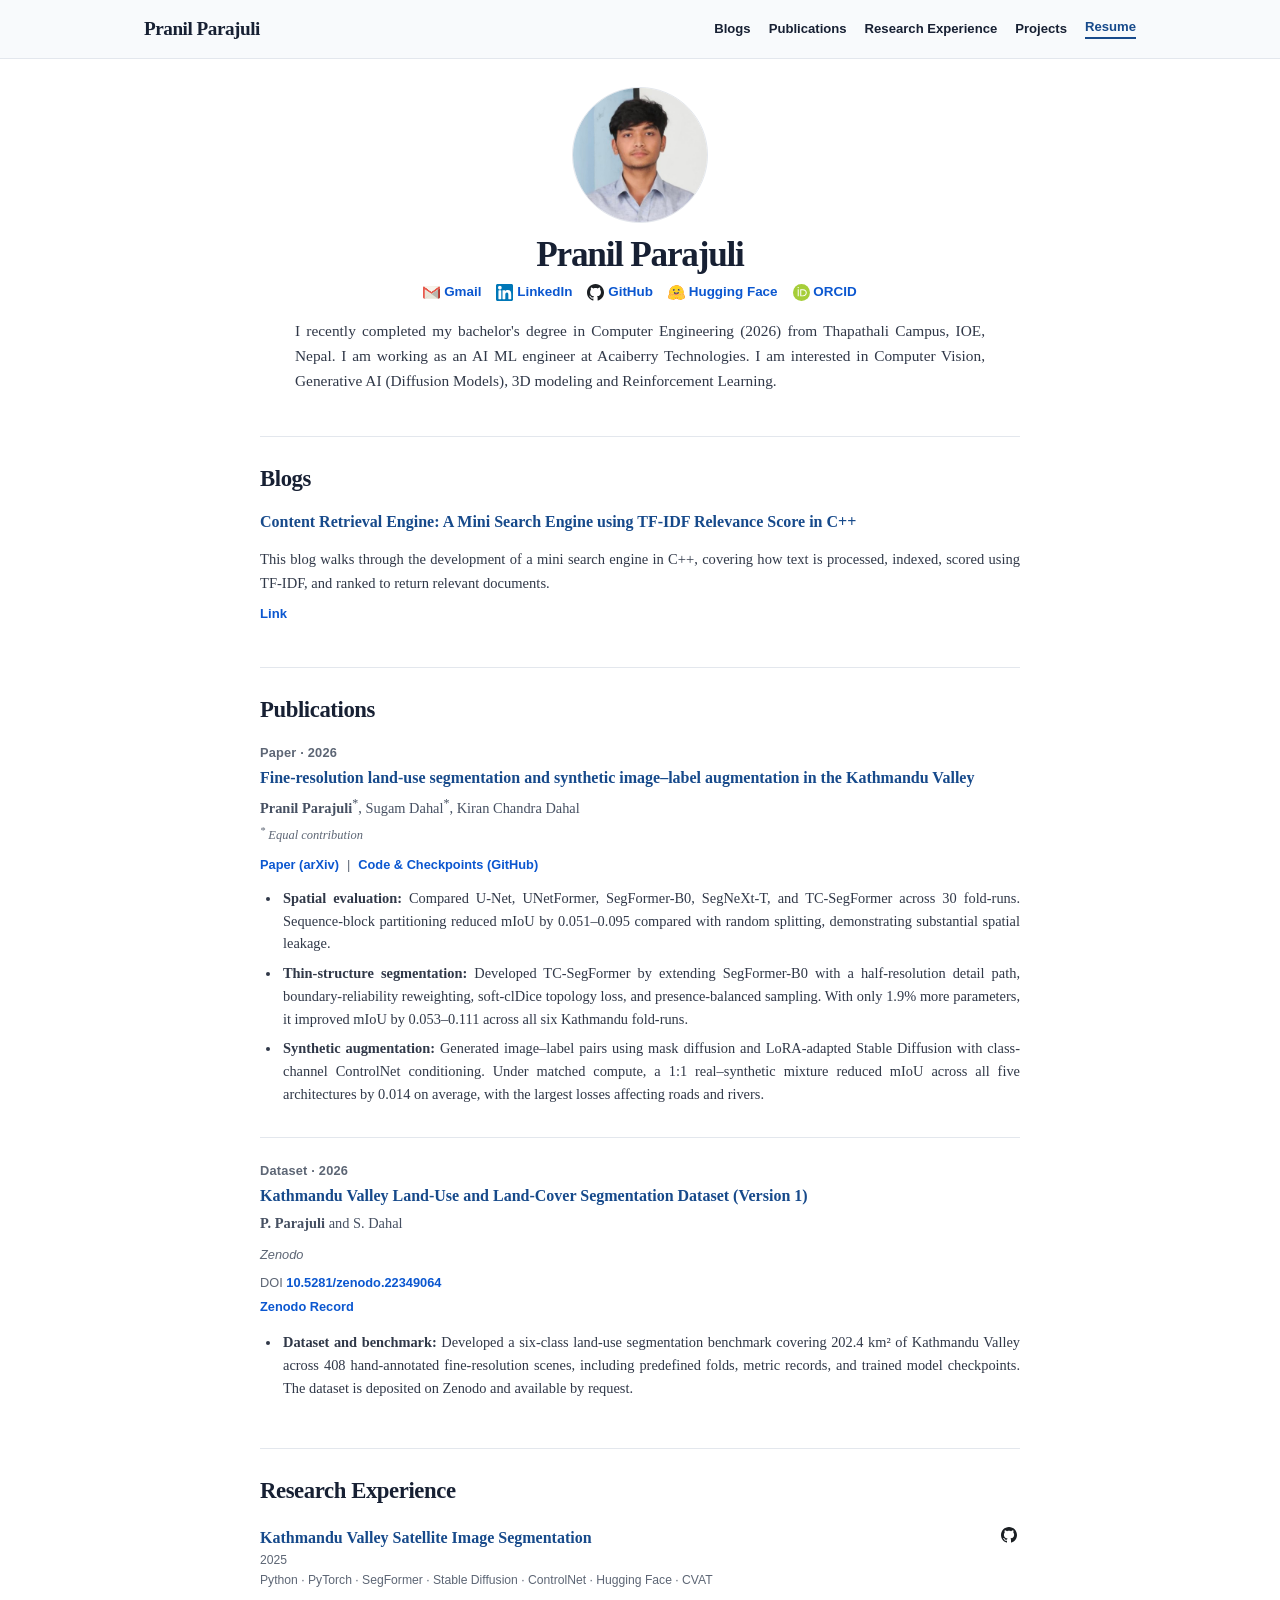
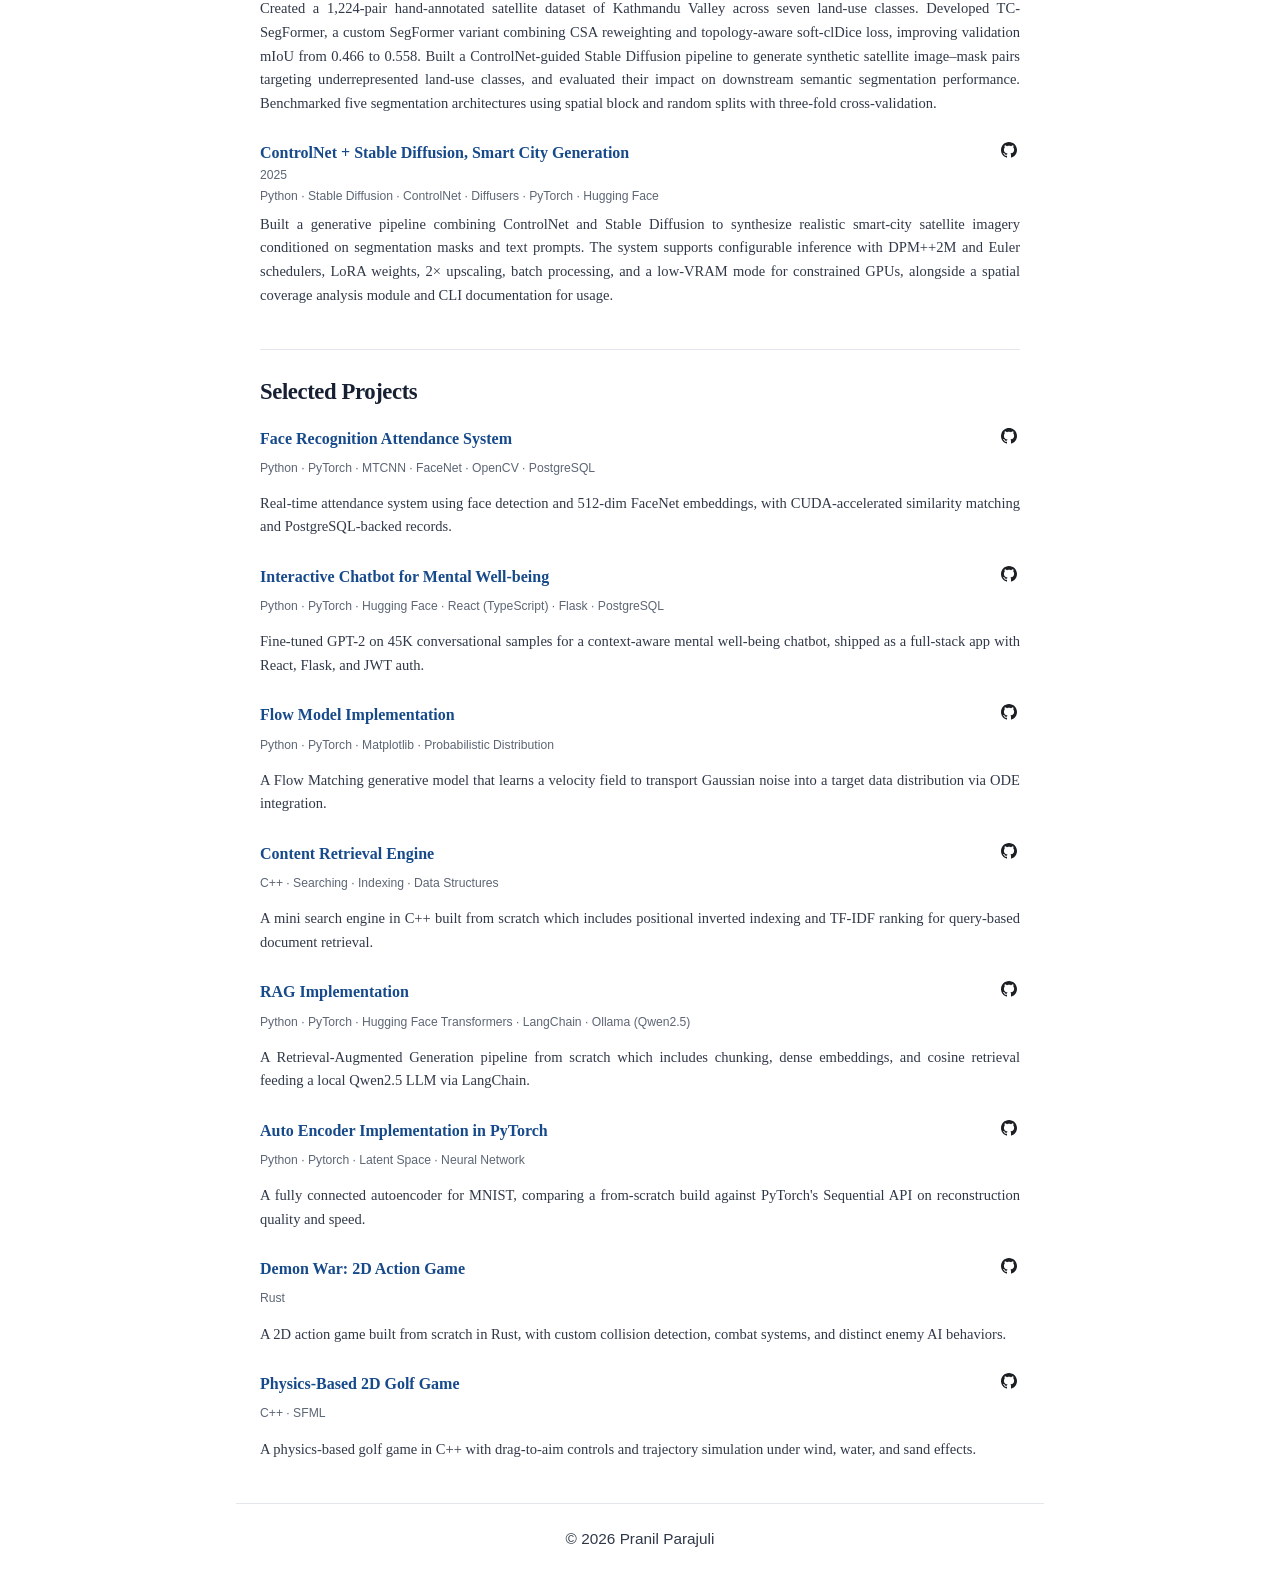
==== commit d4f1fd5f: "update: UI updates" ====
--- a/index.html
+++ b/index.html
@@ -82,7 +82,6 @@
               <a href="https://github.com/Seg-Gen/SegSynth" target="_blank" rel="noopener">Code &amp; Checkpoints (GitHub)</a>
             </div>
             <ul class="publication-highlights">
-              <li><strong>Dataset and benchmark:</strong> Developed a six-class land-use segmentation benchmark covering 202.4 km² of Kathmandu Valley across 408 hand-annotated fine-resolution scenes, including predefined folds, metric records, and trained model checkpoints. The dataset is deposited on Zenodo and available by request.</li>
               <li><strong>Spatial evaluation:</strong> Compared U-Net, UNetFormer, SegFormer-B0, SegNeXt-T, and TC-SegFormer across 30 fold-runs. Sequence-block partitioning reduced mIoU by 0.051–0.095 compared with random splitting, demonstrating substantial spatial leakage.</li>
               <li><strong>Thin-structure segmentation:</strong> Developed TC-SegFormer by extending SegFormer-B0 with a half-resolution detail path, boundary-reliability reweighting, soft-clDice topology loss, and presence-balanced sampling. With only 1.9% more parameters, it improved mIoU by 0.053–0.111 across all six Kathmandu fold-runs.</li>
               <li><strong>Synthetic augmentation:</strong> Generated image–label pairs using mask diffusion and LoRA-adapted Stable Diffusion with class-channel ControlNet conditioning. Under matched compute, a 1:1 real–synthetic mixture reduced mIoU across all five architectures by 0.014 on average, with the largest losses affecting roads and rivers.</li>
@@ -96,6 +95,9 @@
             <div class="publication-venue">Zenodo</div>
             <div class="dataset-doi">DOI <a href="https://doi.org/10.5281/zenodo.22349064" target="_blank" rel="noopener">10.5281/zenodo.22349064</a></div>
             <a href="https://zenodo.org/records/22349064" target="_blank" rel="noopener" class="dataset-record-link">Zenodo Record</a>
+            <ul class="publication-highlights dataset-highlights">
+              <li><strong>Dataset and benchmark:</strong> Developed a six-class land-use segmentation benchmark covering 202.4 km² of Kathmandu Valley across 408 hand-annotated fine-resolution scenes, including predefined folds, metric records, and trained model checkpoints. The dataset is deposited on Zenodo and available by request.</li>
+            </ul>
           </article>
         </div>
       </section>
